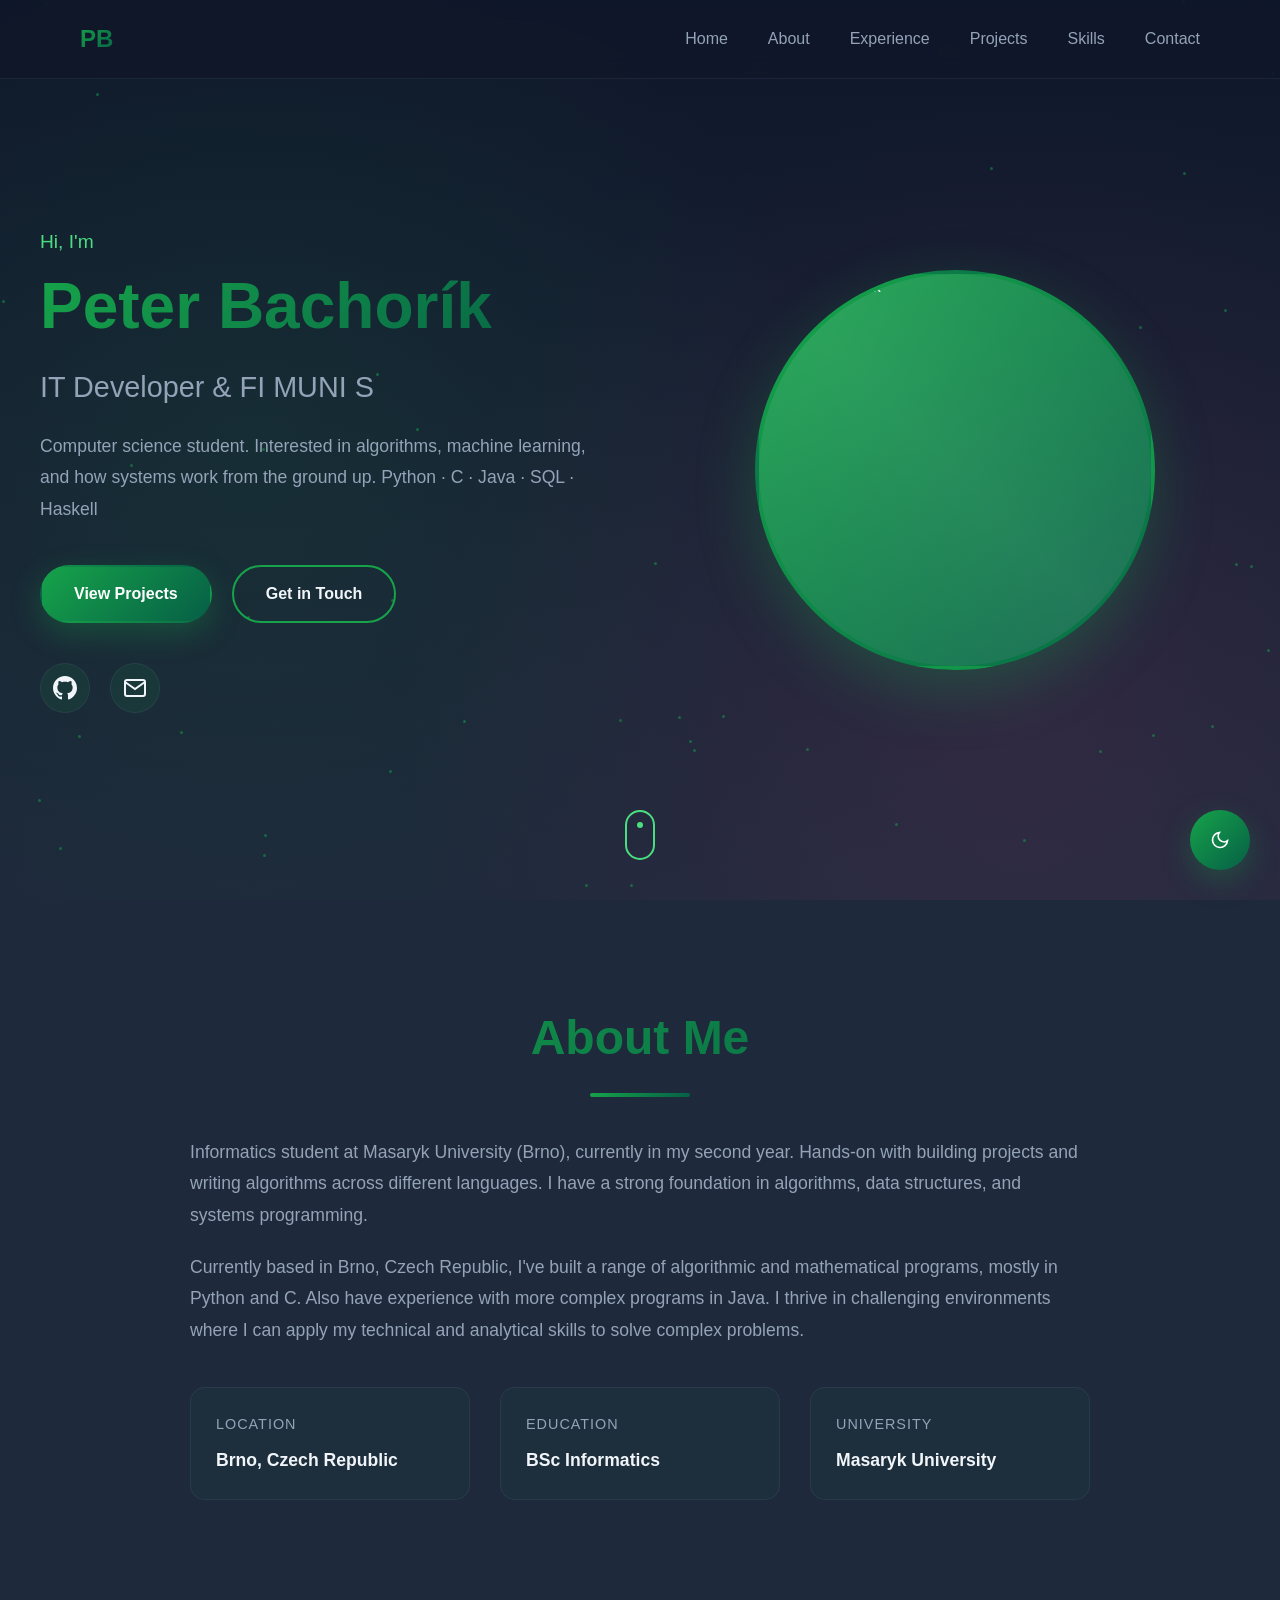
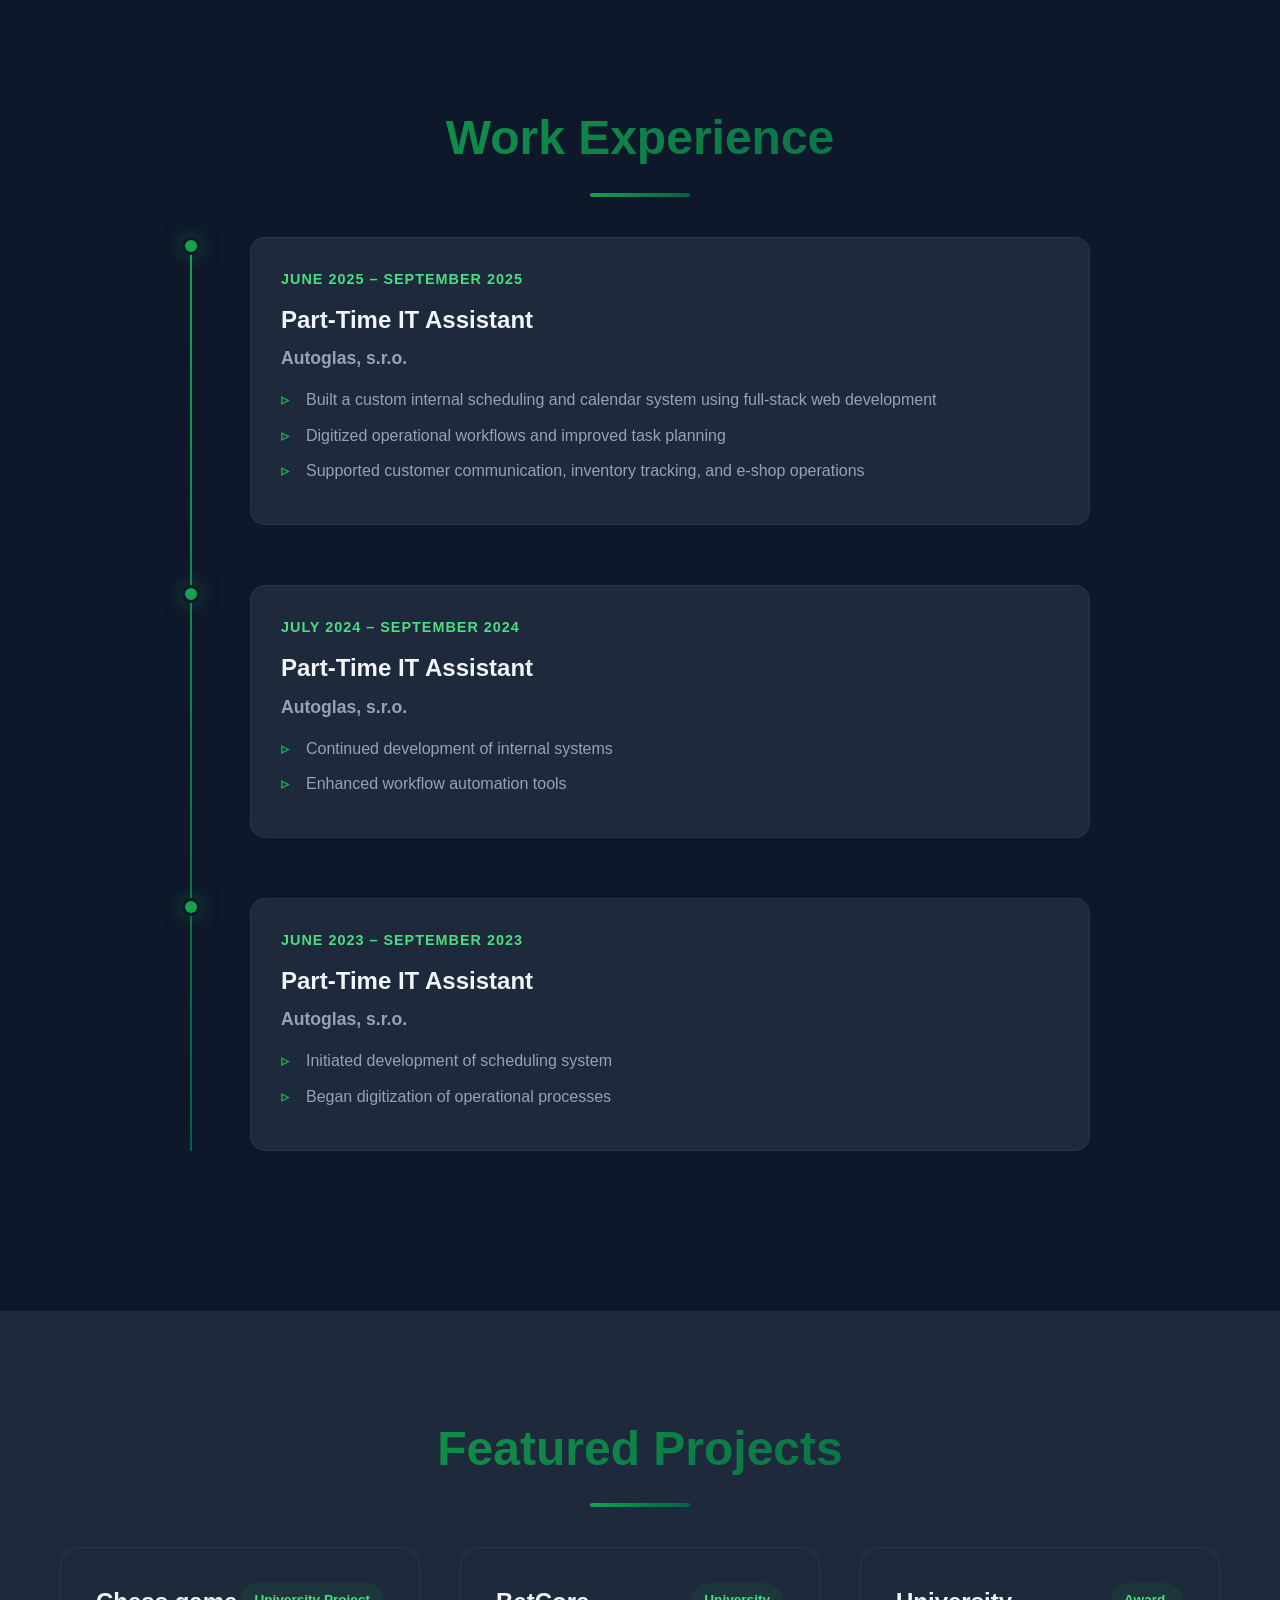
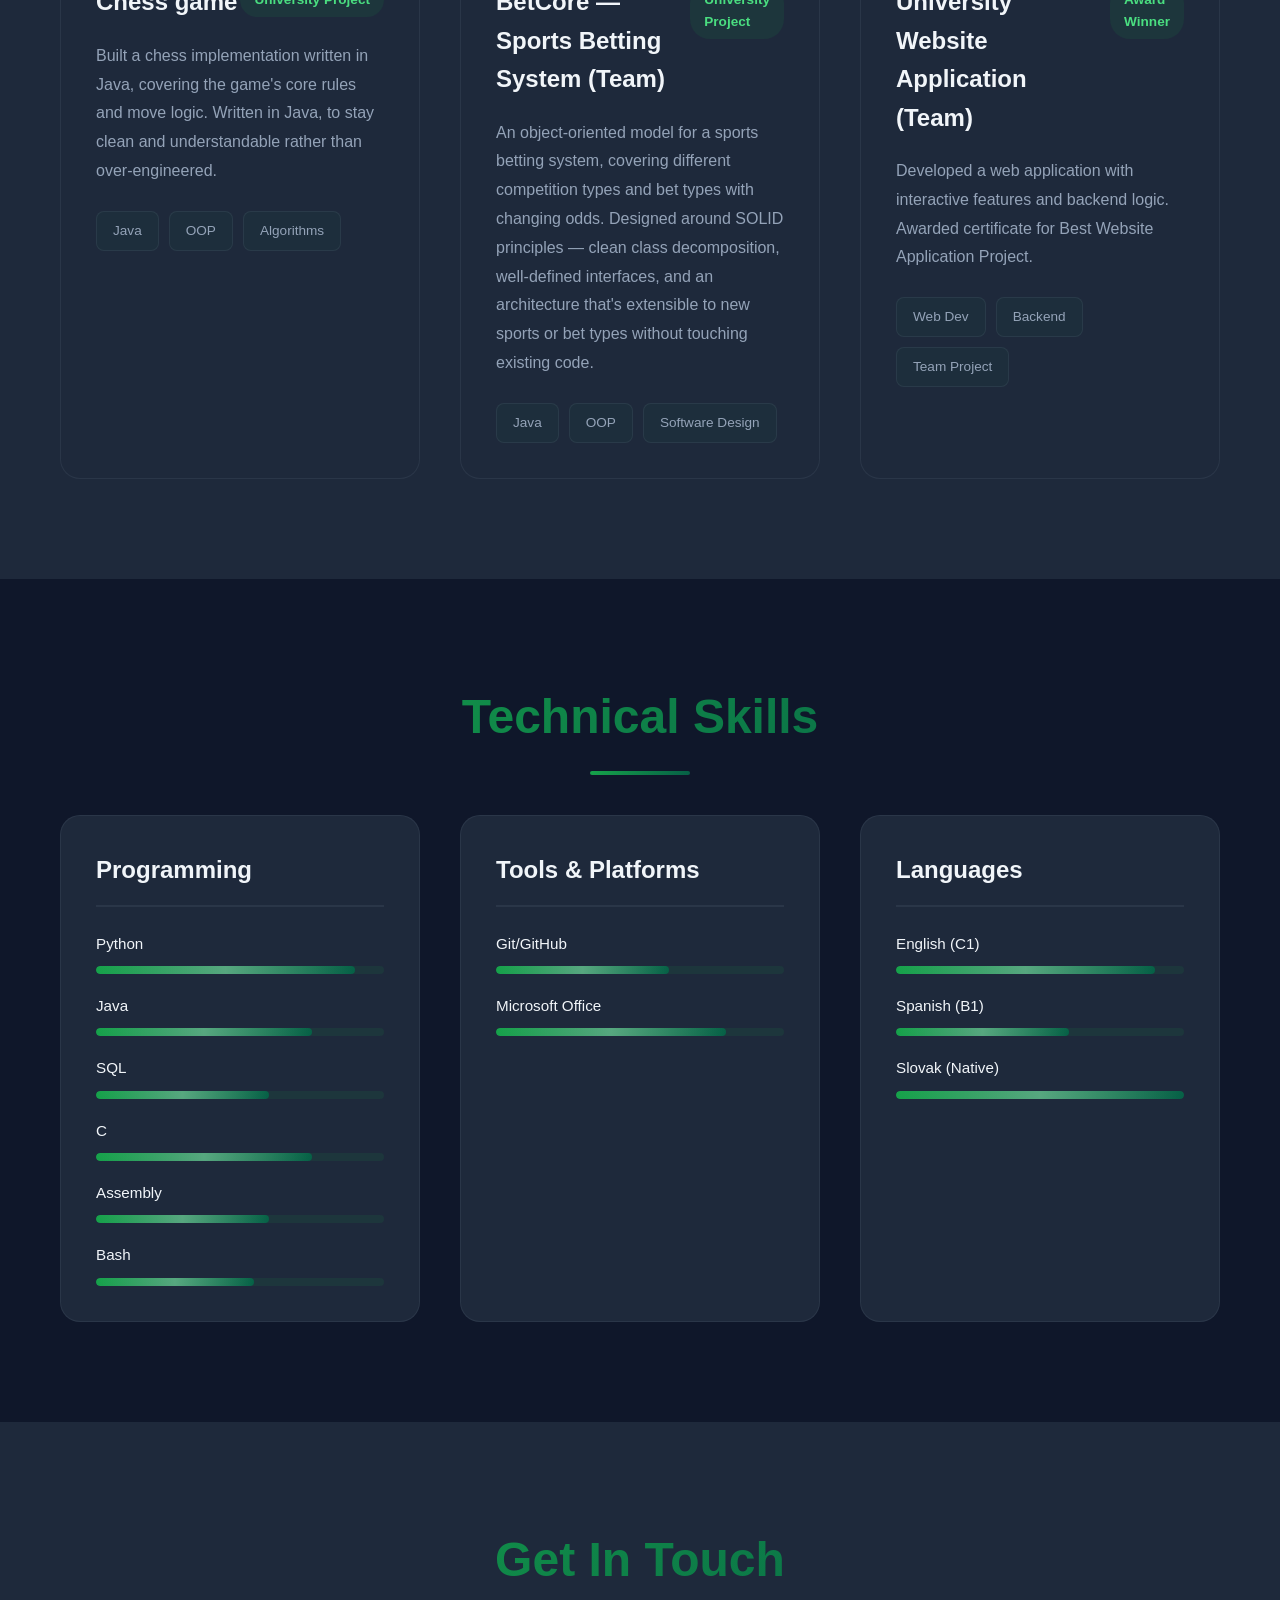
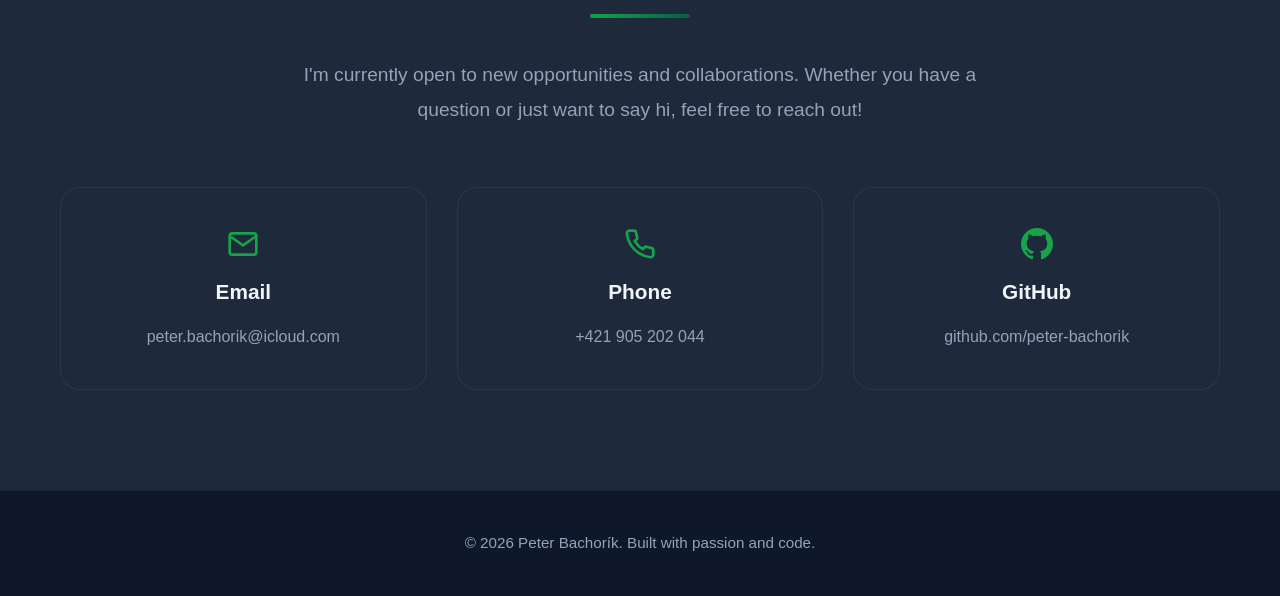
==== index.html @ 97df7e88 "Update index.html" ====
<!doctype html>
<html lang="en">
  <head>
    <meta charset="utf-8" />
    <meta name="viewport" content="width=device-width,initial-scale=1" />
    <title>Peter Bachorík - IT Developer & Information Technology Student</title>
    <link rel="icon" type="image/png" href="images/favicon.png">
    <link rel="apple-touch-icon" href="images/favicon.png">
    <meta name="description" content="Portfolio of Peter Bachorík - IT Developer specializing in information technology.">
    <link rel="stylesheet" href="css/style.css" />
  </head>
  <body>
    <!-- Navigation -->
    <nav class="nav">
      <div class="nav-container">
        <a href="#" class="logo">PB</a>
        <ul class="nav-menu">
          <li><a href="#home" class="nav-link">Home</a></li>
          <li><a href="#about" class="nav-link">About</a></li>
          <li><a href="#experience" class="nav-link">Experience</a></li>
          <li><a href="#projects" class="nav-link">Projects</a></li>
          <li><a href="#skills" class="nav-link">Skills</a></li>
          <li><a href="#contact" class="nav-link">Contact</a></li>
        </ul>
        <div class="hamburger">
          <span></span>
          <span></span>
          <span></span>
        </div>
      </div>
    </nav>

    <!-- Theme Toggle Button  -->
    <button class="theme-toggle" aria-label="Toggle theme">
    <svg class="sun-icon" width="20" height="20" viewBox="0 0 24 24" fill="none" stroke="currentColor" stroke-width="2">
        <circle cx="12" cy="12" r="5"></circle>
        <line x1="12" y1="1" x2="12" y2="3"></line>
        <line x1="12" y1="21" x2="12" y2="23"></line>
        <line x1="4.22" y1="4.22" x2="5.64" y2="5.64"></line>
        <line x1="18.36" y1="18.36" x2="19.78" y2="19.78"></line>
        <line x1="1" y1="12" x2="3" y2="12"></line>
        <line x1="21" y1="12" x2="23" y2="12"></line>
        <line x1="4.22" y1="19.78" x2="5.64" y2="18.36"></line>
        <line x1="18.36" y1="5.64" x2="19.78" y2="4.22"></line>
    </svg>
    <svg class="moon-icon" width="20" height="20" viewBox="0 0 24 24" fill="none" stroke="currentColor" stroke-width="2">
        <path d="M21 12.79A9 9 0 1 1 11.21 3 7 7 0 0 0 21 12.79z"></path>
    </svg>
    </button>

    <!-- Hero Section -->
    <section id="home" class="hero">
      <div class="hero-container">
        <div class="hero-content">
          <div class="hero-text">
            <p class="hero-greeting">Hi, I'm</p>
            <h1 class="hero-name">Peter Bachorík</h1>
            <p class="hero-title">IT Developer & FI MUNI Student</p>
            <p class="hero-description">
              Computer science student. Interested in algorithms, machine learning, and how systems work from the ground up.
              Python · C · Java · SQL · Haskell
            </p>
            <div class="hero-buttons">
              <a href="#projects" class="btn btn-primary">View Projects</a>
              <a href="#contact" class="btn btn-secondary">Get in Touch</a>
            </div>
            <div class="hero-socials">
              <a href="https://github.com/peter-bachorik" target="_blank" rel="noopener" class="social-link">
                <svg width="24" height="24" viewBox="0 0 24 24" fill="currentColor">
                  <path d="M12 0c-6.626 0-12 5.373-12 12 0 5.302 3.438 9.8 8.207 11.387.599.111.793-.261.793-.577v-2.234c-3.338.726-4.033-1.416-4.033-1.416-.546-1.387-1.333-1.756-1.333-1.756-1.089-.745.083-.729.083-.729 1.205.084 1.839 1.237 1.839 1.237 1.07 1.834 2.807 1.304 3.492.997.107-.775.418-1.305.762-1.604-2.665-.305-5.467-1.334-5.467-5.931 0-1.311.469-2.381 1.236-3.221-.124-.303-.535-1.524.117-3.176 0 0 1.008-.322 3.301 1.23.957-.266 1.983-.399 3.003-.404 1.02.005 2.047.138 3.006.404 2.291-1.552 3.297-1.23 3.297-1.23.653 1.653.242 2.874.118 3.176.77.84 1.235 1.911 1.235 3.221 0 4.609-2.807 5.624-5.479 5.921.43.372.823 1.102.823 2.222v3.293c0 .319.192.694.801.576 4.765-1.589 8.199-6.086 8.199-11.386 0-6.627-5.373-12-12-12z"/>
                </svg>
              </a>
              <a href="mailto:peter.bachorik@icloud.com" class="social-link">
                <svg width="24" height="24" viewBox="0 0 24 24" fill="none" stroke="currentColor" stroke-width="2">
                  <path d="M4 4h16c1.1 0 2 .9 2 2v12c0 1.1-.9 2-2 2H4c-1.1 0-2-.9-2-2V6c0-1.1.9-2 2-2z"></path>
                  <polyline points="22,6 12,13 2,6"></polyline>
                </svg>
              </a>
            </div>
          </div>
          <div class="hero-image">
            <div class="image-placeholder">
                <img src="images/cropped_pic.jpg" alt="Peter Bachorík" style="width: 100%; height: 100%; object-fit: cover; border-radius: 50%;">
            </div>
          </div>
        </div>
      </div>
      <div class="scroll-indicator">
        <span></span>
      </div>
    </section>

    <!-- About Section -->
    <section id="about" class="about">
      <div class="container">
        <h2 class="section-title">About Me</h2>
        <div class="about-content">
          <div class="about-text">
            <p>
              Informatics student at Masaryk University (Brno), currently in my second year. 
              Hands-on with building projects and writing algorithms across different languages. 
              I have a strong foundation in algorithms, data structures, and systems programming.
            </p>
            <p>
              Currently based in Brno, Czech Republic, I've built a range of algorithmic and mathematical programs, mostly in Python and C.
              Also have experience with more complex programs in Java.
              I thrive in challenging environments where I can apply my technical and analytical skills to solve complex problems.
            </p>
            <div class="about-info">
              <div class="info-item">
                <span class="info-label">Location</span>
                <span class="info-value">Brno, Czech Republic</span>
              </div>
              <div class="info-item">
                <span class="info-label">Education</span>
                <span class="info-value">BSc Informatics</span>
              </div>
              <div class="info-item">
                <span class="info-label">University</span>
                <span class="info-value">Masaryk University</span>
              </div>
            </div>
          </div>
        </div>
      </div>
    </section>

    <!-- Experience Section -->
    <section id="experience" class="experience">
      <div class="container">
        <h2 class="section-title">Work Experience</h2>
        <div class="timeline">
          <div class="timeline-item">
            <div class="timeline-dot"></div>
            <div class="timeline-content">
              <div class="timeline-date">June 2025 – September 2025</div>
              <h3>Part-Time IT Assistant</h3>
              <h4>Autoglas, s.r.o.</h4>
              <ul>
                <li>Built a custom internal scheduling and calendar system using full-stack web development</li>
                <li>Digitized operational workflows and improved task planning</li>
                <li>Supported customer communication, inventory tracking, and e-shop operations</li>
              </ul>
            </div>
          </div>
          <div class="timeline-item">
            <div class="timeline-dot"></div>
            <div class="timeline-content">
              <div class="timeline-date">July 2024 – September 2024</div>
              <h3>Part-Time IT Assistant</h3>
              <h4>Autoglas, s.r.o.</h4>
              <ul>
                <li>Continued development of internal systems</li>
                <li>Enhanced workflow automation tools</li>
              </ul>
            </div>
          </div>
          <div class="timeline-item">
            <div class="timeline-dot"></div>
            <div class="timeline-content">
              <div class="timeline-date">June 2023 – September 2023</div>
              <h3>Part-Time IT Assistant</h3>
              <h4>Autoglas, s.r.o.</h4>
              <ul>
                <li>Initiated development of scheduling system</li>
                <li>Began digitization of operational processes</li>
              </ul>
            </div>
          </div>
        </div>
      </div>
    </section>

    <!-- Projects Section -->
    <section id="projects" class="projects">
      <div class="container">
        <h2 class="section-title">Featured Projects</h2>
        <div class="projects-grid">
          <div class="project-card">
            <div class="project-header">
              <h3>Chess game</h3>
              <span class="project-tag">University Project</span>
            </div>
            <p class="project-description">
              Built a chess implementation written in Java, covering the game's core rules and move logic. 
              Written in Java, to stay clean and understandable rather than over-engineered.
            </p>
            <div class="project-tech">
              <span class="tech-badge">Java</span>
              <span class="tech-badge">OOP</span>
              <span class="tech-badge">Algorithms</span>
            </div>
          </div>
          
          <div class="project-card">
            <div class="project-header">
              <h3>BetCore — Sports Betting System (Team)</h3>
              <span class="project-tag">University Project</span>
            </div>
            <p class="project-description">
              An object-oriented model for a sports betting system, covering different competition types and bet 
              types with changing odds. Designed around SOLID principles — clean class 
              decomposition, well-defined interfaces, and an architecture that's 
              extensible to new sports or bet types without touching existing code.
            </p>
            <div class="project-tech">
              <span class="tech-badge">Java</span>
              <span class="tech-badge">OOP</span>
              <span class="tech-badge">Software Design</span>
            </div>
          </div>
          
          <div class="project-card">
            <div class="project-header">
              <h3>University Website Application (Team)</h3>
              <span class="project-tag">Award Winner</span>
            </div>
            <p class="project-description">
              Developed a web application with interactive features and backend logic. 
              Awarded certificate for Best Website Application Project.
            </p>
            <div class="project-tech">
              <span class="tech-badge">Web Dev</span>
              <span class="tech-badge">Backend</span>
              <span class="tech-badge">Team Project</span>
            </div>
          </div>
        </div>
      </div>
    </section>

    <!-- Skills Section -->
    <section id="skills" class="skills">
      <div class="container">
        <h2 class="section-title">Technical Skills</h2>
        <div class="skills-grid">
          <div class="skill-category">
            <h3>Programming</h3>
            <div class="skill-items">
              <div class="skill-item">
                <span class="skill-name">Python</span>
                <div class="skill-bar">
                  <div class="skill-progress" data-progress="90"></div>
                </div>
              </div>
              <div class="skill-item">
                <span class="skill-name">Java</span>
                <div class="skill-bar">
                  <div class="skill-progress" data-progress="75"></div>
                </div>
              </div>
              <div class="skill-item">
                <span class="skill-name">SQL</span>
                <div class="skill-bar">
                  <div class="skill-progress" data-progress="60"></div>
                </div>
              </div>
              <div class="skill-item">
                <span class="skill-name">C</span>
                <div class="skill-bar">
                  <div class="skill-progress" data-progress="75"></div>
                </div>
              </div>
              <div class="skill-item">
                <span class="skill-name">Assembly</span>
                <div class="skill-bar">
                  <div class="skill-progress" data-progress="60"></div>
                </div>
              </div>
              <div class="skill-item">
                <span class="skill-name">Bash</span>
                <div class="skill-bar">
                  <div class="skill-progress" data-progress="55"></div>
                </div>
              </div>
            </div>
          </div>

          <div class="skill-category">
            <h3>Tools & Platforms</h3>
            <div class="skill-items">
              <div class="skill-item">
                <span class="skill-name">Git/GitHub</span>
                <div class="skill-bar">
                  <div class="skill-progress" data-progress="60"></div>
                </div>
              </div>
              <div class="skill-item">
                <span class="skill-name">Microsoft Office</span>
                <div class="skill-bar">
                  <div class="skill-progress" data-progress="80"></div>
                </div>
              </div>
            </div>
          </div>

          <div class="skill-category">
            <h3>Languages</h3>
            <div class="skill-items">
              <div class="skill-item">
                <span class="skill-name">English (C1)</span>
                <div class="skill-bar">
                  <div class="skill-progress" data-progress="90"></div>
                </div>
              </div>
              <div class="skill-item">
                <span class="skill-name">Spanish (B1)</span>
                <div class="skill-bar">
                  <div class="skill-progress" data-progress="60"></div>
                </div>
              </div>
              <div class="skill-item">
                <span class="skill-name">Slovak (Native)</span>
                <div class="skill-bar">
                  <div class="skill-progress" data-progress="100"></div>
                </div>
              </div>
            </div>
          </div>
        </div>
      </div>
    </section>

    <!-- Contact Section -->
    <section id="contact" class="contact">
      <div class="container">
        <h2 class="section-title">Get In Touch</h2>
        <div class="contact-content">
          <p class="contact-intro">
            I'm currently open to new opportunities and collaborations. 
            Whether you have a question or just want to say hi, feel free to reach out!
          </p>
          <div class="contact-methods">
            <a href="mailto:peter.bachorik@icloud.com" class="contact-card">
              <svg width="32" height="32" viewBox="0 0 24 24" fill="none" stroke="currentColor" stroke-width="2">
                <path d="M4 4h16c1.1 0 2 .9 2 2v12c0 1.1-.9 2-2 2H4c-1.1 0-2-.9-2-2V6c0-1.1.9-2 2-2z"></path>
                <polyline points="22,6 12,13 2,6"></polyline>
              </svg>
              <h3>Email</h3>
              <p>peter.bachorik@icloud.com</p>
            </a>
            
            <a href="tel:+421905202044" class="contact-card">
              <svg width="32" height="32" viewBox="0 0 24 24" fill="none" stroke="currentColor" stroke-width="2">
                <path d="M22 16.92v3a2 2 0 0 1-2.18 2 19.79 19.79 0 0 1-8.63-3.07 19.5 19.5 0 0 1-6-6 19.79 19.79 0 0 1-3.07-8.67A2 2 0 0 1 4.11 2h3a2 2 0 0 1 2 1.72 12.84 12.84 0 0 0 .7 2.81 2 2 0 0 1-.45 2.11L8.09 9.91a16 16 0 0 0 6 6l1.27-1.27a2 2 0 0 1 2.11-.45 12.84 12.84 0 0 0 2.81.7A2 2 0 0 1 22 16.92z"></path>
              </svg>
              <h3>Phone</h3>
              <p>+421 905 202 044</p>
            </a>
            
            <a href="https://github.com/peter-bachorik" target="_blank" rel="noopener" class="contact-card">
              <svg width="32" height="32" viewBox="0 0 24 24" fill="currentColor">
                <path d="M12 0c-6.626 0-12 5.373-12 12 0 5.302 3.438 9.8 8.207 11.387.599.111.793-.261.793-.577v-2.234c-3.338.726-4.033-1.416-4.033-1.416-.546-1.387-1.333-1.756-1.333-1.756-1.089-.745.083-.729.083-.729 1.205.084 1.839 1.237 1.839 1.237 1.07 1.834 2.807 1.304 3.492.997.107-.775.418-1.305.762-1.604-2.665-.305-5.467-1.334-5.467-5.931 0-1.311.469-2.381 1.236-3.221-.124-.303-.535-1.524.117-3.176 0 0 1.008-.322 3.301 1.23.957-.266 1.983-.399 3.003-.404 1.02.005 2.047.138 3.006.404 2.291-1.552 3.297-1.23 3.297-1.23.653 1.653.242 2.874.118 3.176.77.84 1.235 1.911 1.235 3.221 0 4.609-2.807 5.624-5.479 5.921.43.372.823 1.102.823 2.222v3.293c0 .319.192.694.801.576 4.765-1.589 8.199-6.086 8.199-11.386 0-6.627-5.373-12-12-12z"/>
              </svg>
              <h3>GitHub</h3>
              <p>github.com/peter-bachorik</p>
            </a>
          </div>
        </div>
      </div>
    </section>

    <!-- Footer -->
    <footer class="footer">
      <div class="container">
        <p>&copy; 2026 Peter Bachorík. Built with passion and code.</p>
      </div>
    </footer>

    <script src="script/script.js"></script>
  </body>
</html>
---- css/style.css ----
/* ===================================
   RESET & BASE STYLES
   =================================== */
* {
    margin: 0;
    padding: 0;
    box-sizing: border-box;
}

:root {
    /* Color Palette */
    --primary: #16a34a;
    --primary-dark: #15803d;
    --primary-light: #4ade80;
    --secondary: #ec4899;
    --accent: #14b8a6;
    --dark: #0f172a;
    --dark-lighter: #1e293b;
    --dark-card: #1e293b;
    --text: #f1f5f9;
    --text-muted: #94a3b8;
    --border: rgba(148, 163, 184, 0.1);

    /* Gradients */
    --gradient-primary: linear-gradient(135deg, #16a34a 0%, #065f46 100%);
    --gradient-secondary: linear-gradient(135deg, #f093fb 0%, #f5576c 100%);
    --gradient-accent: linear-gradient(135deg, #4facfe 0%, #00f2fe 100%);
    --gradient-bg: linear-gradient(180deg, #0f172a 0%, #1e293b 100%);

    /* Spacing */
    --section-padding: 100px 20px;
    --container-max: 1200px;

    /* Transitions */
    --transition: all 0.3s cubic-bezier(0.4, 0, 0.2, 1);
    --transition-slow: all 0.6s cubic-bezier(0.4, 0, 0.2, 1);
}

html {
    scroll-behavior: smooth;
    font-size: 16px;
}

body {
    font-family: 'Inter', -apple-system, BlinkMacSystemFont, 'Segoe UI', Roboto, Oxygen, Ubuntu, Cantarell, sans-serif;
    background: var(--dark);
    color: var(--text);
    line-height: 1.6;
    overflow-x: hidden;
}

/* ===================================
   NAVIGATION
   =================================== */
.nav {
    position: fixed;
    top: 0;
    left: 0;
    right: 0;
    z-index: 1000;
    background: rgba(15, 23, 42, 0.8);
    backdrop-filter: blur(10px);
    border-bottom: 1px solid var(--border);
    transition: var(--transition);
}

.nav.scrolled {
    background: rgba(15, 23, 42, 0.95);
    box-shadow: 0 4px 30px rgba(0, 0, 0, 0.3);
}

.nav-container {
    max-width: var(--container-max);
    margin: 0 auto;
    padding: 20px 40px;
    display: flex;
    justify-content: space-between;
    align-items: center;
}

.logo {
    font-size: 1.5rem;
    font-weight: 700;
    color: var(--text);
    text-decoration: none;
    background: var(--gradient-primary);
    -webkit-background-clip: text;
    -webkit-text-fill-color: transparent;
    background-clip: text;
    transition: var(--transition);
}

.logo:hover {
    transform: scale(1.05);
}

.nav-menu {
    display: flex;
    list-style: none;
    gap: 40px;
}

.nav-link {
    color: var(--text-muted);
    text-decoration: none;
    font-weight: 500;
    position: relative;
    transition: var(--transition);
}

.nav-link::after {
    content: '';
    position: absolute;
    bottom: -5px;
    left: 0;
    width: 0;
    height: 2px;
    background: var(--gradient-primary);
    transition: var(--transition);
}

.nav-link:hover {
    color: var(--text);
}

.nav-link:hover::after {
    width: 100%;
}

.hamburger {
    display: none;
    flex-direction: column;
    gap: 5px;
    cursor: pointer;
}

.hamburger span {
    width: 25px;
    height: 3px;
    background: var(--text);
    border-radius: 3px;
    transition: var(--transition);
}

/* ===================================
   HERO SECTION
   =================================== */
.hero {
    min-height: 100vh;
    display: flex;
    align-items: center;
    justify-content: center;
    position: relative;
    padding: 120px 20px 80px;
    background: var(--gradient-bg);
    overflow: hidden;
}

.hero::before {
    content: '';
    position: absolute;
    top: 0;
    left: 0;
    right: 0;
    bottom: 0;
    background:
        radial-gradient(circle at 20% 50%, rgba(22, 163, 74, 0.1) 0%, transparent 50%),
        radial-gradient(circle at 80% 80%, rgba(236, 72, 153, 0.1) 0%, transparent 50%);
    animation: pulse 8s ease-in-out infinite;
}

@keyframes pulse {

    0%,
    100% {
        opacity: 0.5;
    }

    50% {
        opacity: 1;
    }
}

.hero-container {
    max-width: var(--container-max);
    margin: 0 auto;
    position: relative;
    z-index: 1;
}

.hero-content {
    display: grid;
    grid-template-columns: 1fr 1fr;
    gap: 60px;
    align-items: center;
}

.hero-greeting {
    font-size: 1.2rem;
    color: var(--primary-light);
    margin-bottom: 10px;
    animation: fadeInUp 0.6s ease-out;
}

.hero-name {
    font-size: 4rem;
    font-weight: 800;
    background: var(--gradient-primary);
    -webkit-background-clip: text;
    -webkit-text-fill-color: transparent;
    background-clip: text;
    margin-bottom: 20px;
    line-height: 1.2;
    animation: fadeInUp 0.6s ease-out 0.1s both;
}

.hero-title {
    font-size: 1.8rem;
    color: var(--text-muted);
    margin-bottom: 20px;
    animation: fadeInUp 0.6s ease-out 0.2s both;
}

.hero-description {
    font-size: 1.1rem;
    color: var(--text-muted);
    margin-bottom: 40px;
    line-height: 1.8;
    animation: fadeInUp 0.6s ease-out 0.3s both;
}

.hero-buttons {
    display: flex;
    gap: 20px;
    margin-bottom: 40px;
    animation: fadeInUp 0.6s ease-out 0.4s both;
}

.btn {
    padding: 14px 32px;
    border-radius: 50px;
    text-decoration: none;
    font-weight: 600;
    transition: var(--transition);
    display: inline-block;
    border: 2px solid transparent;
}

.btn-primary {
    background: var(--gradient-primary);
    color: white;
    box-shadow: 0 10px 30px rgba(22, 163, 74, 0.3);
}

.btn-primary:hover {
    transform: translateY(-3px);
    box-shadow: 0 15px 40px rgba(22, 163, 74, 0.4);
}

.btn-secondary {
    background: transparent;
    color: var(--text);
    border: 2px solid var(--primary);
}

.btn-secondary:hover {
    background: var(--primary);
    transform: translateY(-3px);
}

.hero-socials {
    display: flex;
    gap: 20px;
    animation: fadeInUp 0.6s ease-out 0.5s both;
}

.social-link {
    width: 50px;
    height: 50px;
    border-radius: 50%;
    background: rgba(22, 163, 74, 0.1);
    border: 1px solid var(--border);
    display: flex;
    align-items: center;
    justify-content: center;
    color: var(--text);
    transition: var(--transition);
}

.social-link:hover {
    background: var(--primary);
    transform: translateY(-5px);
    box-shadow: 0 10px 30px rgba(22, 163, 74, 0.4);
}

.hero-image {
    display: flex;
    justify-content: center;
    animation: fadeInRight 0.8s ease-out 0.3s both;
}

.image-placeholder {
    width: 400px;
    height: 400px;
    border-radius: 50%;
    background: var(--gradient-primary);
    display: flex;
    align-items: center;
    justify-content: center;
    position: relative;
    overflow: hidden;
    border: 4px solid rgba(22, 163, 74, 0.2);
    box-shadow: 0 20px 60px rgba(22, 163, 74, 0.3);
    animation: float 6s ease-in-out infinite;
}

.image-placeholder::before {
    content: '';
    position: absolute;
    top: -50%;
    left: -50%;
    width: 200%;
    height: 200%;
    background: linear-gradient(45deg, transparent, rgba(255, 255, 255, 0.1), transparent);
    animation: shine 3s infinite;
}

.image-placeholder span {
    font-size: 1.2rem;
    color: white;
    font-weight: 600;
    z-index: 1;
}

@keyframes float {

    0%,
    100% {
        transform: translateY(0);
    }

    50% {
        transform: translateY(-20px);
    }
}

@keyframes shine {
    0% {
        transform: translateX(-100%) translateY(-100%) rotate(45deg);
    }

    100% {
        transform: translateX(100%) translateY(100%) rotate(45deg);
    }
}

.scroll-indicator {
    position: absolute;
    bottom: 40px;
    left: 50%;
    transform: translateX(-50%);
    animation: fadeIn 1s ease-out 1s both;
}

.scroll-indicator span {
    display: block;
    width: 30px;
    height: 50px;
    border: 2px solid var(--primary-light);
    border-radius: 25px;
    position: relative;
}

.scroll-indicator span::before {
    content: '';
    position: absolute;
    top: 10px;
    left: 50%;
    transform: translateX(-50%);
    width: 6px;
    height: 6px;
    background: var(--primary-light);
    border-radius: 50%;
    animation: scroll 2s infinite;
}

@keyframes scroll {
    0% {
        transform: translateX(-50%) translateY(0);
        opacity: 1;
    }

    100% {
        transform: translateX(-50%) translateY(20px);
        opacity: 0;
    }
}

/* ===================================
   COMMON SECTION STYLES
   =================================== */
section {
    padding: var(--section-padding);
    position: relative;
}

.container {
    max-width: var(--container-max);
    margin: 0 auto;
    padding: 0 20px;
}

.section-title {
    font-size: 3rem;
    font-weight: 800;
    text-align: center;
    margin-bottom: 60px;
    background: var(--gradient-primary);
    -webkit-background-clip: text;
    -webkit-text-fill-color: transparent;
    background-clip: text;
    position: relative;
}

.section-title::after {
    content: '';
    position: absolute;
    bottom: -20px;
    left: 50%;
    transform: translateX(-50%);
    width: 100px;
    height: 4px;
    background: var(--gradient-primary);
    border-radius: 2px;
}

/* ===================================
   ABOUT SECTION
   =================================== */
.about {
    background: var(--dark-lighter);
}

.about-content {
    max-width: 900px;
    margin: 0 auto;
}

.about-text p {
    font-size: 1.1rem;
    color: var(--text-muted);
    margin-bottom: 20px;
    line-height: 1.8;
}

.about-info {
    display: grid;
    grid-template-columns: repeat(3, 1fr);
    gap: 30px;
    margin-top: 40px;
}

.info-item {
    display: flex;
    flex-direction: column;
    gap: 10px;
    padding: 25px;
    background: rgba(22, 163, 74, 0.05);
    border: 1px solid var(--border);
    border-radius: 15px;
    transition: var(--transition);
}

.info-item:hover {
    background: rgba(22, 163, 74, 0.1);
    transform: translateY(-5px);
    border-color: var(--primary);
}

.info-label {
    font-size: 0.9rem;
    color: var(--text-muted);
    text-transform: uppercase;
    letter-spacing: 1px;
}

.info-value {
    font-size: 1.1rem;
    color: var(--text);
    font-weight: 600;
}

/* ===================================
   EXPERIENCE SECTION - TIMELINE
   =================================== */
.timeline {
    position: relative;
    max-width: 900px;
    margin: 0 auto;
}

.timeline::before {
    content: '';
    position: absolute;
    left: 0;
    top: 0;
    bottom: 0;
    width: 2px;
    background: var(--gradient-primary);
}

.timeline-item {
    position: relative;
    padding-left: 60px;
    margin-bottom: 60px;
}

.timeline-dot {
    position: absolute;
    left: -8px;
    top: 0;
    width: 18px;
    height: 18px;
    background: var(--primary);
    border: 3px solid var(--dark);
    border-radius: 50%;
    box-shadow: 0 0 20px rgba(22, 163, 74, 0.5);
    animation: pulse-dot 2s infinite;
}

@keyframes pulse-dot {

    0%,
    100% {
        transform: scale(1);
    }

    50% {
        transform: scale(1.2);
    }
}

.timeline-content {
    background: var(--dark-card);
    padding: 30px;
    border-radius: 15px;
    border: 1px solid var(--border);
    transition: var(--transition);
}

.timeline-content:hover {
    transform: translateX(10px);
    border-color: var(--primary);
    box-shadow: 0 10px 40px rgba(22, 163, 74, 0.2);
}

.timeline-date {
    color: var(--primary-light);
    font-size: 0.9rem;
    font-weight: 600;
    margin-bottom: 10px;
    text-transform: uppercase;
    letter-spacing: 1px;
}

.timeline-content h3 {
    font-size: 1.5rem;
    color: var(--text);
    margin-bottom: 5px;
}

.timeline-content h4 {
    font-size: 1.1rem;
    color: var(--text-muted);
    margin-bottom: 15px;
}

.timeline-content ul {
    list-style: none;
    margin-left: 0;
}

.timeline-content li {
    position: relative;
    padding-left: 25px;
    margin-bottom: 10px;
    color: var(--text-muted);
}

.timeline-content li::before {
    content: '▹';
    position: absolute;
    left: 0;
    color: var(--primary);
    font-weight: bold;
}

/* ===================================
   PROJECTS SECTION
   =================================== */
.projects {
    background: var(--dark-lighter);
}

.projects-grid {
    display: grid;
    grid-template-columns: repeat(auto-fit, minmax(350px, 1fr));
    gap: 40px;
}

.project-card {
    background: var(--dark-card);
    padding: 35px;
    border-radius: 20px;
    border: 1px solid var(--border);
    transition: var(--transition-slow);
    position: relative;
    overflow: hidden;
}

.project-card::before {
    content: '';
    position: absolute;
    top: 0;
    left: 0;
    right: 0;
    height: 4px;
    background: var(--gradient-primary);
    transform: scaleX(0);
    transform-origin: left;
    transition: var(--transition);
}

.project-card:hover::before {
    transform: scaleX(1);
}

.project-card:hover {
    transform: translateY(-10px);
    border-color: var(--primary);
    box-shadow: 0 20px 60px rgba(22, 163, 74, 0.2);
}

.project-header {
    display: flex;
    justify-content: space-between;
    align-items: flex-start;
    margin-bottom: 20px;
}

.project-header h3 {
    font-size: 1.5rem;
    color: var(--text);
}

.project-tag {
    padding: 6px 14px;
    background: rgba(22, 163, 74, 0.1);
    color: var(--primary-light);
    border-radius: 20px;
    font-size: 0.85rem;
    font-weight: 600;
}

.project-description {
    color: var(--text-muted);
    margin-bottom: 25px;
    line-height: 1.8;
}

.project-tech {
    display: flex;
    flex-wrap: wrap;
    gap: 10px;
}

.tech-badge {
    padding: 8px 16px;
    background: rgba(22, 163, 74, 0.05);
    border: 1px solid var(--border);
    color: var(--text-muted);
    border-radius: 8px;
    font-size: 0.85rem;
    transition: var(--transition);
}

.tech-badge:hover {
    background: rgba(22, 163, 74, 0.15);
    color: var(--primary-light);
    transform: translateY(-2px);
}

/* ===================================
   SKILLS SECTION
   =================================== */
.skills-grid {
    display: grid;
    grid-template-columns: repeat(auto-fit, minmax(300px, 1fr));
    gap: 40px;
}

.skill-category {
    background: var(--dark-card);
    padding: 35px;
    border-radius: 20px;
    border: 1px solid var(--border);
    transition: var(--transition);
}

.skill-category:hover {
    transform: translateY(-5px);
    border-color: var(--primary);
    box-shadow: 0 15px 50px rgba(22, 163, 74, 0.15);
}

.skill-category h3 {
    font-size: 1.5rem;
    color: var(--text);
    margin-bottom: 25px;
    padding-bottom: 15px;
    border-bottom: 2px solid var(--border);
}

.skill-items {
    display: flex;
    flex-direction: column;
    gap: 20px;
}

.skill-item {
    display: flex;
    flex-direction: column;
    gap: 10px;
}

.skill-name {
    color: var(--text);
    font-weight: 500;
    font-size: 0.95rem;
}

.skill-bar {
    height: 8px;
    background: rgba(22, 163, 74, 0.1);
    border-radius: 10px;
    overflow: hidden;
    position: relative;
}

.skill-progress {
    height: 100%;
    background: var(--gradient-primary);
    border-radius: 10px;
    width: 0;
    transition: width 1.5s cubic-bezier(0.4, 0, 0.2, 1);
    position: relative;
    overflow: hidden;
}

.skill-progress::after {
    content: '';
    position: absolute;
    top: 0;
    left: 0;
    bottom: 0;
    right: 0;
    background: linear-gradient(90deg, transparent, rgba(255, 255, 255, 0.3), transparent);
    animation: shimmer 2s infinite;
}

@keyframes shimmer {
    0% {
        transform: translateX(-100%);
    }

    100% {
        transform: translateX(100%);
    }
}

/* ===================================
   CONTACT SECTION
   =================================== */
.contact {
    background: var(--dark-lighter);
}

.contact-intro {
    text-align: center;
    font-size: 1.2rem;
    color: var(--text-muted);
    max-width: 700px;
    margin: 0 auto 60px;
    line-height: 1.8;
}

.contact-methods {
    display: grid;
    grid-template-columns: repeat(auto-fit, minmax(300px, 1fr));
    gap: 30px;
}

.contact-card {
    background: var(--dark-card);
    padding: 40px;
    border-radius: 20px;
    border: 1px solid var(--border);
    text-align: center;
    text-decoration: none;
    transition: var(--transition);
    display: flex;
    flex-direction: column;
    align-items: center;
    gap: 15px;
}

.contact-card:hover {
    transform: translateY(-10px);
    border-color: var(--primary);
    box-shadow: 0 20px 60px rgba(22, 163, 74, 0.2);
}

.contact-card svg {
    color: var(--primary);
    transition: var(--transition);
}

.contact-card:hover svg {
    transform: scale(1.2);
    color: var(--primary-light);
}

.contact-card h3 {
    font-size: 1.3rem;
    color: var(--text);
}

.contact-card p {
    color: var(--text-muted);
    font-size: 1rem;
}

/* ===================================
   FOOTER
   =================================== */
.footer {
    background: var(--dark);
    padding: 40px 20px;
    text-align: center;
    border-top: 1px solid var(--border);
}

.footer p {
    color: var(--text-muted);
    font-size: 0.95rem;
}

/* ===================================
   ANIMATIONS
   =================================== */
@keyframes fadeIn {
    from {
        opacity: 0;
    }

    to {
        opacity: 1;
    }
}

@keyframes fadeInUp {
    from {
        opacity: 0;
        transform: translateY(30px);
    }

    to {
        opacity: 1;
        transform: translateY(0);
    }
}

@keyframes fadeInRight {
    from {
        opacity: 0;
        transform: translateX(30px);
    }

    to {
        opacity: 1;
        transform: translateX(0);
    }
}

/* ===================================
   RESPONSIVE DESIGN
   =================================== */
@media (max-width: 968px) {
    .hero-content {
        grid-template-columns: 1fr;
        text-align: center;
    }

    .hero-name {
        font-size: 3rem;
    }

    .hero-buttons {
        justify-content: center;
    }

    .hero-socials {
        justify-content: center;
    }

    .hero-image {
        order: -1;
    }

    .image-placeholder {
        width: 300px;
        height: 300px;
    }

    .about-info {
        grid-template-columns: 1fr;
    }

    .nav-menu {
        position: fixed;
        left: -100%;
        top: 70px;
        flex-direction: column;
        background: rgba(15, 23, 42, 0.98);
        width: 100%;
        text-align: center;
        transition: var(--transition);
        box-shadow: 0 10px 27px rgba(0, 0, 0, 0.5);
        padding: 40px 0;
    }

    .nav-menu.active {
        left: 0;
    }

    .hamburger {
        display: flex;
    }

    .hamburger.active span:nth-child(1) {
        transform: rotate(45deg) translate(8px, 8px);
    }

    .hamburger.active span:nth-child(2) {
        opacity: 0;
    }

    .hamburger.active span:nth-child(3) {
        transform: rotate(-45deg) translate(7px, -7px);
    }
}

@media (max-width: 640px) {
    .section-title {
        font-size: 2rem;
    }

    .hero-name {
        font-size: 2.5rem;
    }

    .hero-title {
        font-size: 1.3rem;
    }

    .hero-buttons {
        flex-direction: column;
    }

    .projects-grid {
        grid-template-columns: 1fr;
    }

    .skills-grid {
        grid-template-columns: 1fr;
    }

    .contact-methods {
        grid-template-columns: 1fr;
    }
}

/* ===================================
   LIGHT MODE
   =================================== */
body.light-mode {
    --primary: #166534;
    --primary-dark: #14532d;
    --primary-light: #16a34a;
    --secondary: #db2777;
    --accent: #0d9488;
    --dark: #ffffff;
    --dark-lighter: #f8fafc;
    --dark-card: #ffffff;
    --text: #0f172a;
    --text-muted: #475569;
    --border: rgba(15, 23, 42, 0.1);
    --gradient-bg: linear-gradient(180deg, #ffffff 0%, #f8fafc 100%);
}

body.light-mode .nav {
    background: rgba(255, 255, 255, 0.8);
    border-bottom: 1px solid var(--border);
}

body.light-mode .nav.scrolled {
    background: rgba(255, 255, 255, 0.95);
    box-shadow: 0 4px 30px rgba(0, 0, 0, 0.1);
}

body.light-mode .hero::before {
    background:
        radial-gradient(circle at 20% 50%, rgba(22, 163, 74, 0.08) 0%, transparent 50%),
        radial-gradient(circle at 80% 80%, rgba(219, 39, 119, 0.08) 0%, transparent 50%);
}

body.light-mode .social-link {
    background: rgba(22, 163, 74, 0.05);
    border: 1px solid var(--border);
}

body.light-mode .social-link:hover {
    background: var(--primary);
    color: white;
}

body.light-mode .info-item {
    background: rgba(22, 163, 74, 0.03);
    box-shadow: 0 2px 10px rgba(0, 0, 0, 0.05);
}

body.light-mode .info-item:hover {
    background: rgba(22, 163, 74, 0.08);
    box-shadow: 0 4px 20px rgba(0, 0, 0, 0.1);
}

body.light-mode .timeline::before {
    background: var(--gradient-primary);
}

body.light-mode .timeline-dot {
    background: var(--primary);
    border: 3px solid var(--dark);
    box-shadow: 0 0 20px rgba(22, 163, 74, 0.4);
}

body.light-mode .timeline-content {
    background: var(--dark-card);
    border: 1px solid var(--border);
    box-shadow: 0 2px 10px rgba(0, 0, 0, 0.05);
}

body.light-mode .timeline-content:hover {
    box-shadow: 0 10px 40px rgba(22, 163, 74, 0.15);
}

body.light-mode .project-card {
    background: var(--dark-card);
    border: 1px solid var(--border);
    box-shadow: 0 2px 10px rgba(0, 0, 0, 0.05);
}

body.light-mode .project-card:hover {
    box-shadow: 0 20px 60px rgba(22, 163, 74, 0.15);
}

body.light-mode .project-tag {
    background: rgba(22, 163, 74, 0.1);
    color: var(--primary);
}

body.light-mode .tech-badge {
    background: rgba(22, 163, 74, 0.05);
    border: 1px solid var(--border);
}

body.light-mode .tech-badge:hover {
    background: rgba(22, 163, 74, 0.15);
    color: var(--primary);
}

body.light-mode .skill-category {
    background: var(--dark-card);
    border: 1px solid var(--border);
    box-shadow: 0 2px 10px rgba(0, 0, 0, 0.05);
}

body.light-mode .skill-category:hover {
    box-shadow: 0 15px 50px rgba(22, 163, 74, 0.12);
}

body.light-mode .skill-bar {
    background: rgba(22, 163, 74, 0.1);
}

body.light-mode .contact-card {
    background: var(--dark-card);
    border: 1px solid var(--border);
    box-shadow: 0 2px 10px rgba(0, 0, 0, 0.05);
}

body.light-mode .contact-card:hover {
    box-shadow: 0 20px 60px rgba(22, 163, 74, 0.15);
}

body.light-mode .footer {
    background: var(--dark);
    border-top: 1px solid var(--border);
}

body.light-mode .particle {
    background: rgba(22, 163, 74, 0.3);
}

/* Theme Toggle Button */
.theme-toggle {
    position: fixed;
    bottom: 30px;
    right: 30px;
    width: 60px;
    height: 60px;
    border-radius: 50%;
    background: var(--gradient-primary);
    border: none;
    cursor: pointer;
    display: flex;
    align-items: center;
    justify-content: center;
    box-shadow: 0 10px 30px rgba(22, 163, 74, 0.3);
    transition: var(--transition);
    z-index: 999;
}

.theme-toggle:hover {
    transform: scale(1.1);
    box-shadow: 0 15px 40px rgba(22, 163, 74, 0.4);
}

.theme-toggle svg {
    color: white;
    transition: var(--transition);
}

.sun-icon {
    display: none;
}

.moon-icon {
    display: block;
}

body.light-mode .sun-icon {
    display: block;
}

body.light-mode .moon-icon {
    display: none;
}

@media (max-width: 640px) {
    .theme-toggle {
        width: 50px;
        height: 50px;
        bottom: 20px;
        right: 20px;
    }
}
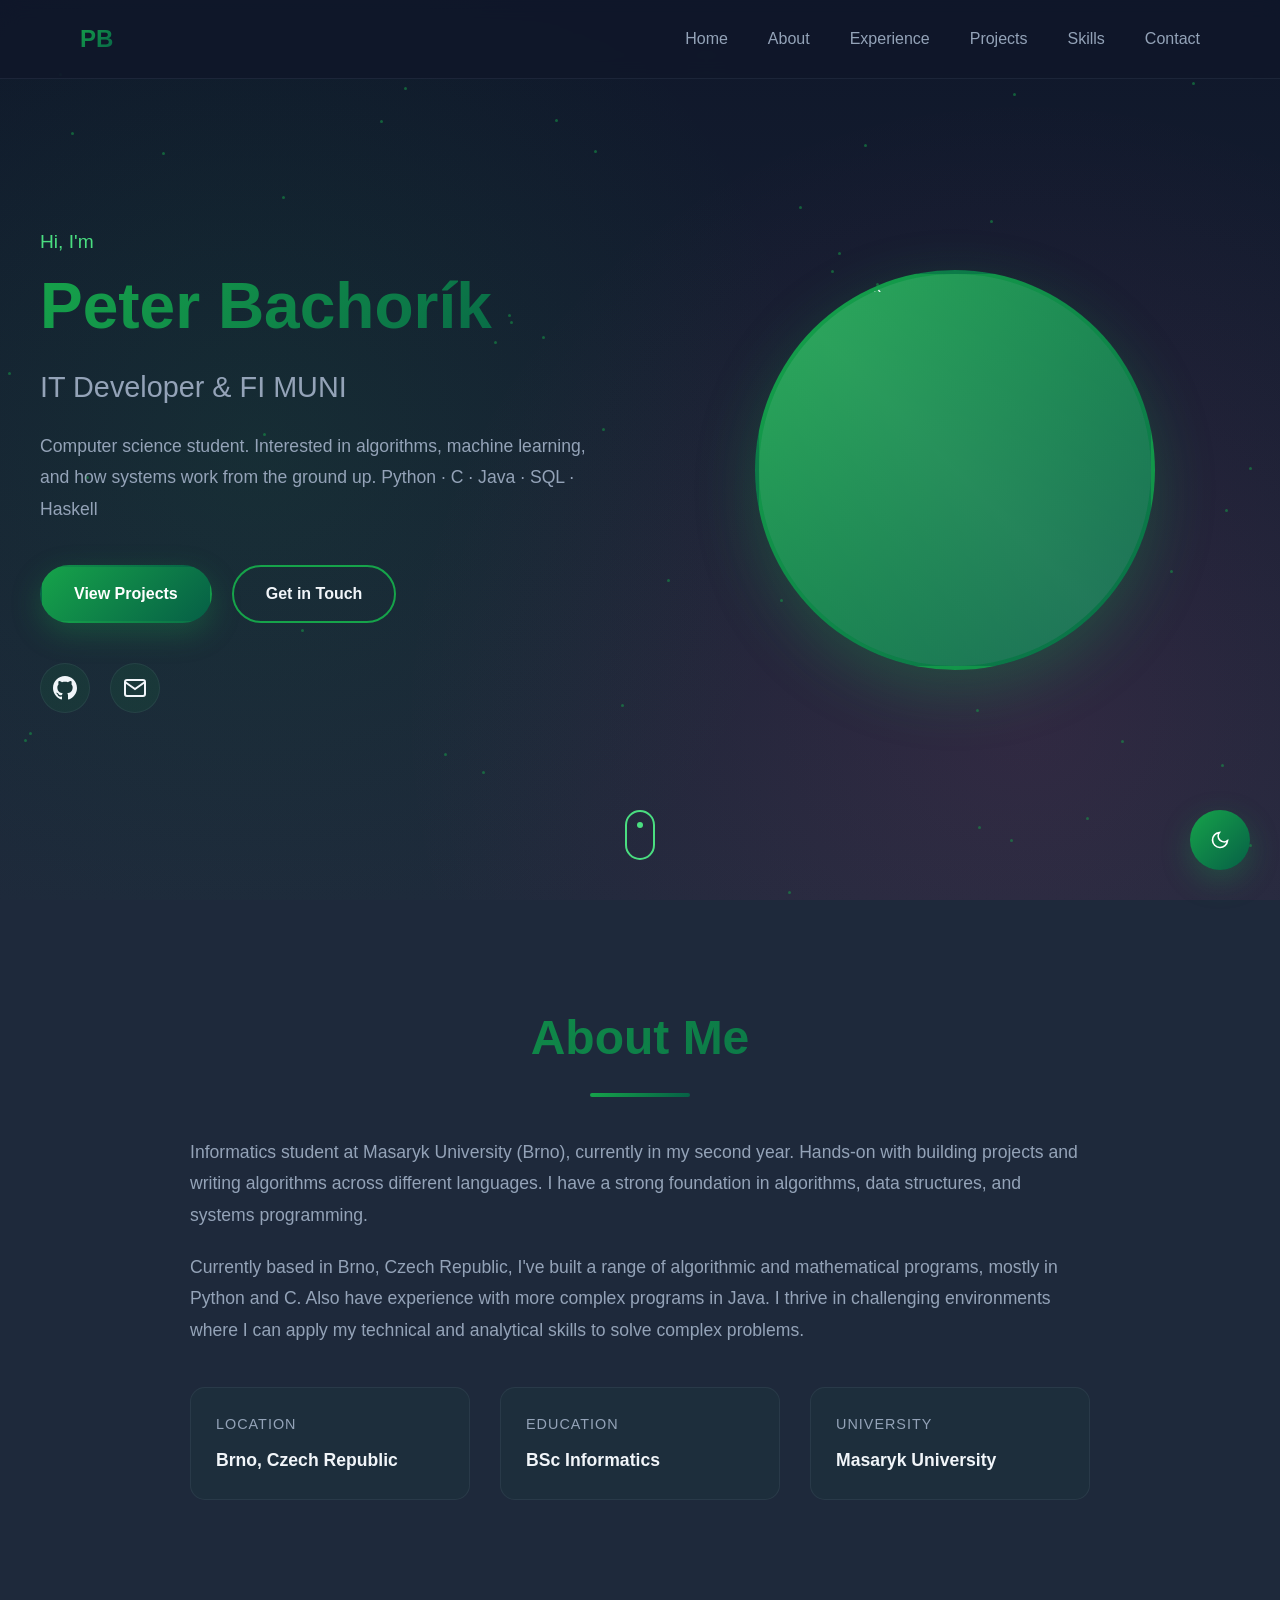
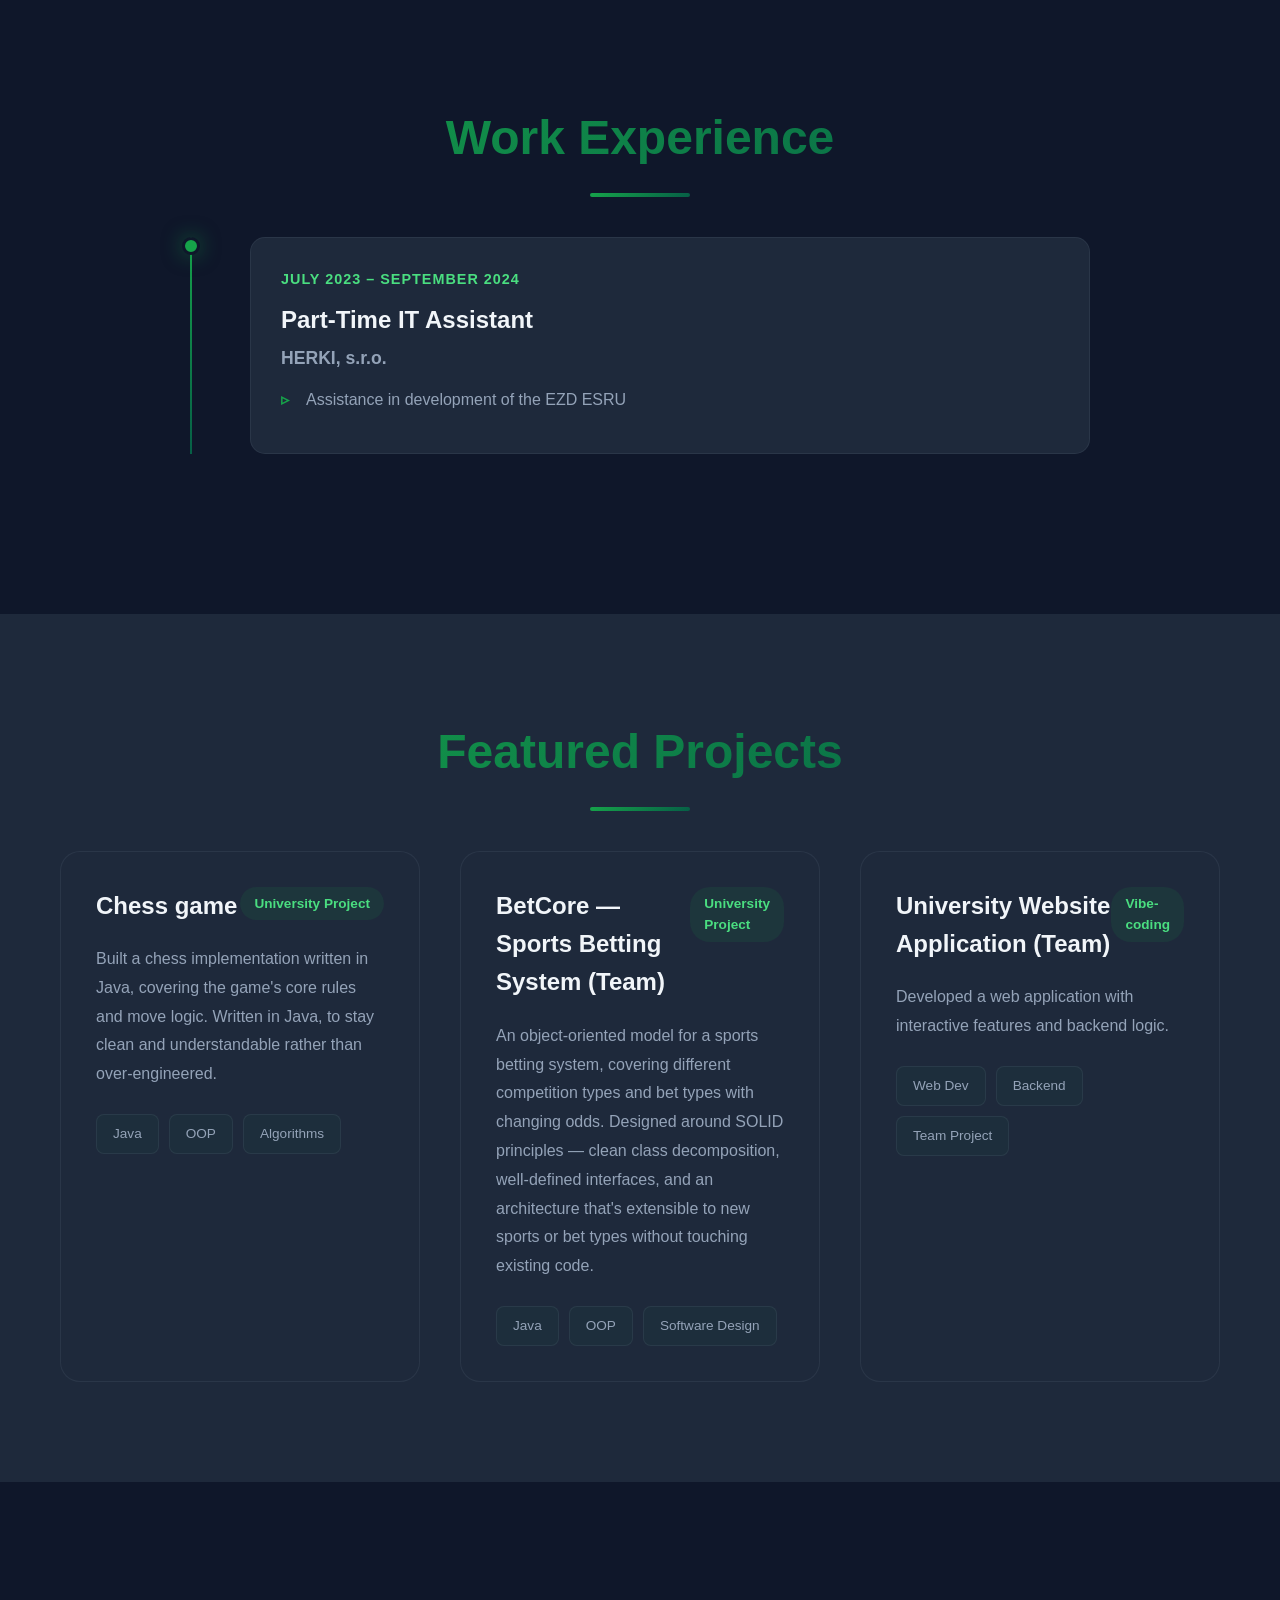
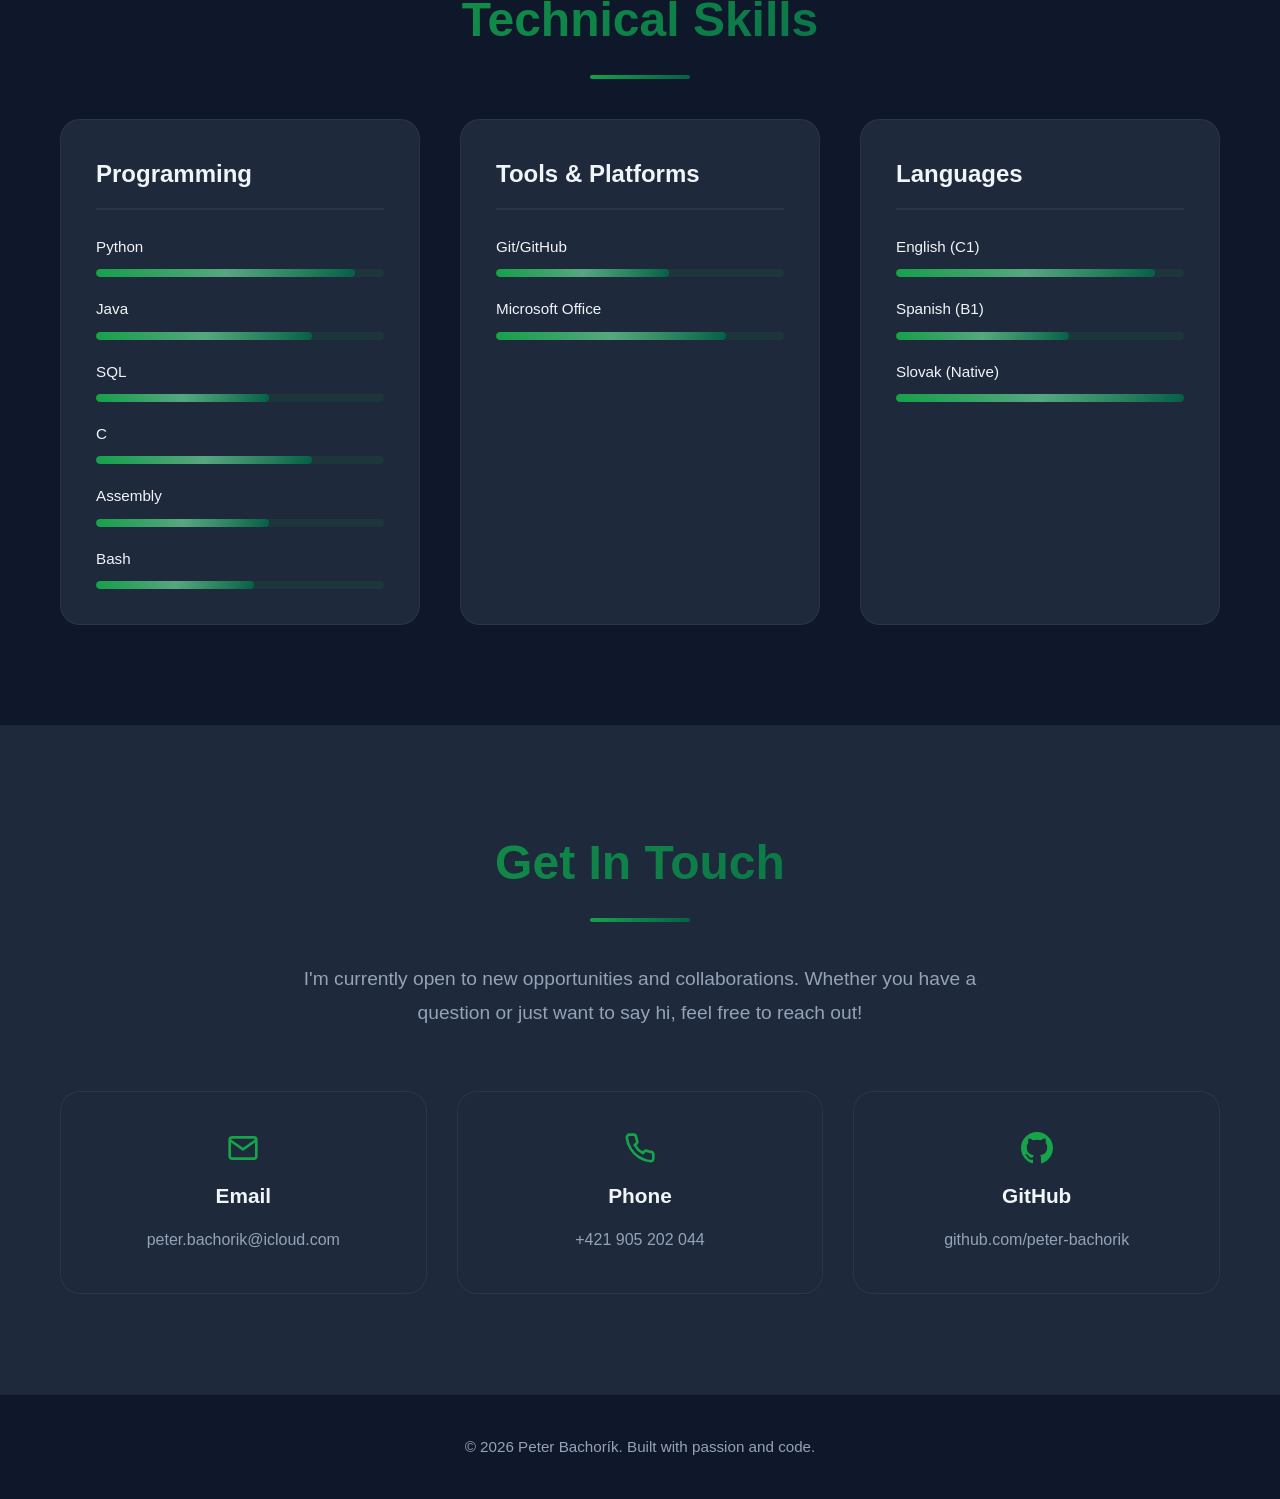
==== commit b292948d: "Update index.html" ====
--- a/index.html
+++ b/index.html
@@ -133,37 +133,11 @@
           <div class="timeline-item">
             <div class="timeline-dot"></div>
             <div class="timeline-content">
-              <div class="timeline-date">June 2025 – September 2025</div>
+              <div class="timeline-date">July 2023 – September 2024</div>
               <h3>Part-Time IT Assistant</h3>
-              <h4>Autoglas, s.r.o.</h4>
+              <h4>HERKI, s.r.o.</h4>
               <ul>
-                <li>Built a custom internal scheduling and calendar system using full-stack web development</li>
-                <li>Digitized operational workflows and improved task planning</li>
-                <li>Supported customer communication, inventory tracking, and e-shop operations</li>
-              </ul>
-            </div>
-          </div>
-          <div class="timeline-item">
-            <div class="timeline-dot"></div>
-            <div class="timeline-content">
-              <div class="timeline-date">July 2024 – September 2024</div>
-              <h3>Part-Time IT Assistant</h3>
-              <h4>Autoglas, s.r.o.</h4>
-              <ul>
-                <li>Continued development of internal systems</li>
-                <li>Enhanced workflow automation tools</li>
-              </ul>
-            </div>
-          </div>
-          <div class="timeline-item">
-            <div class="timeline-dot"></div>
-            <div class="timeline-content">
-              <div class="timeline-date">June 2023 – September 2023</div>
-              <h3>Part-Time IT Assistant</h3>
-              <h4>Autoglas, s.r.o.</h4>
-              <ul>
-                <li>Initiated development of scheduling system</li>
-                <li>Began digitization of operational processes</li>
+                <li>Assistance in development of the EZD ESRU</li>
               </ul>
             </div>
           </div>
@@ -213,11 +187,10 @@
           <div class="project-card">
             <div class="project-header">
               <h3>University Website Application (Team)</h3>
-              <span class="project-tag">Award Winner</span>
+              <span class="project-tag">Vibe-coding</span>
             </div>
             <p class="project-description">
-              Developed a web application with interactive features and backend logic. 
-              Awarded certificate for Best Website Application Project.
+              Developed a web application with interactive features and backend logic.
             </p>
             <div class="project-tech">
               <span class="tech-badge">Web Dev</span>
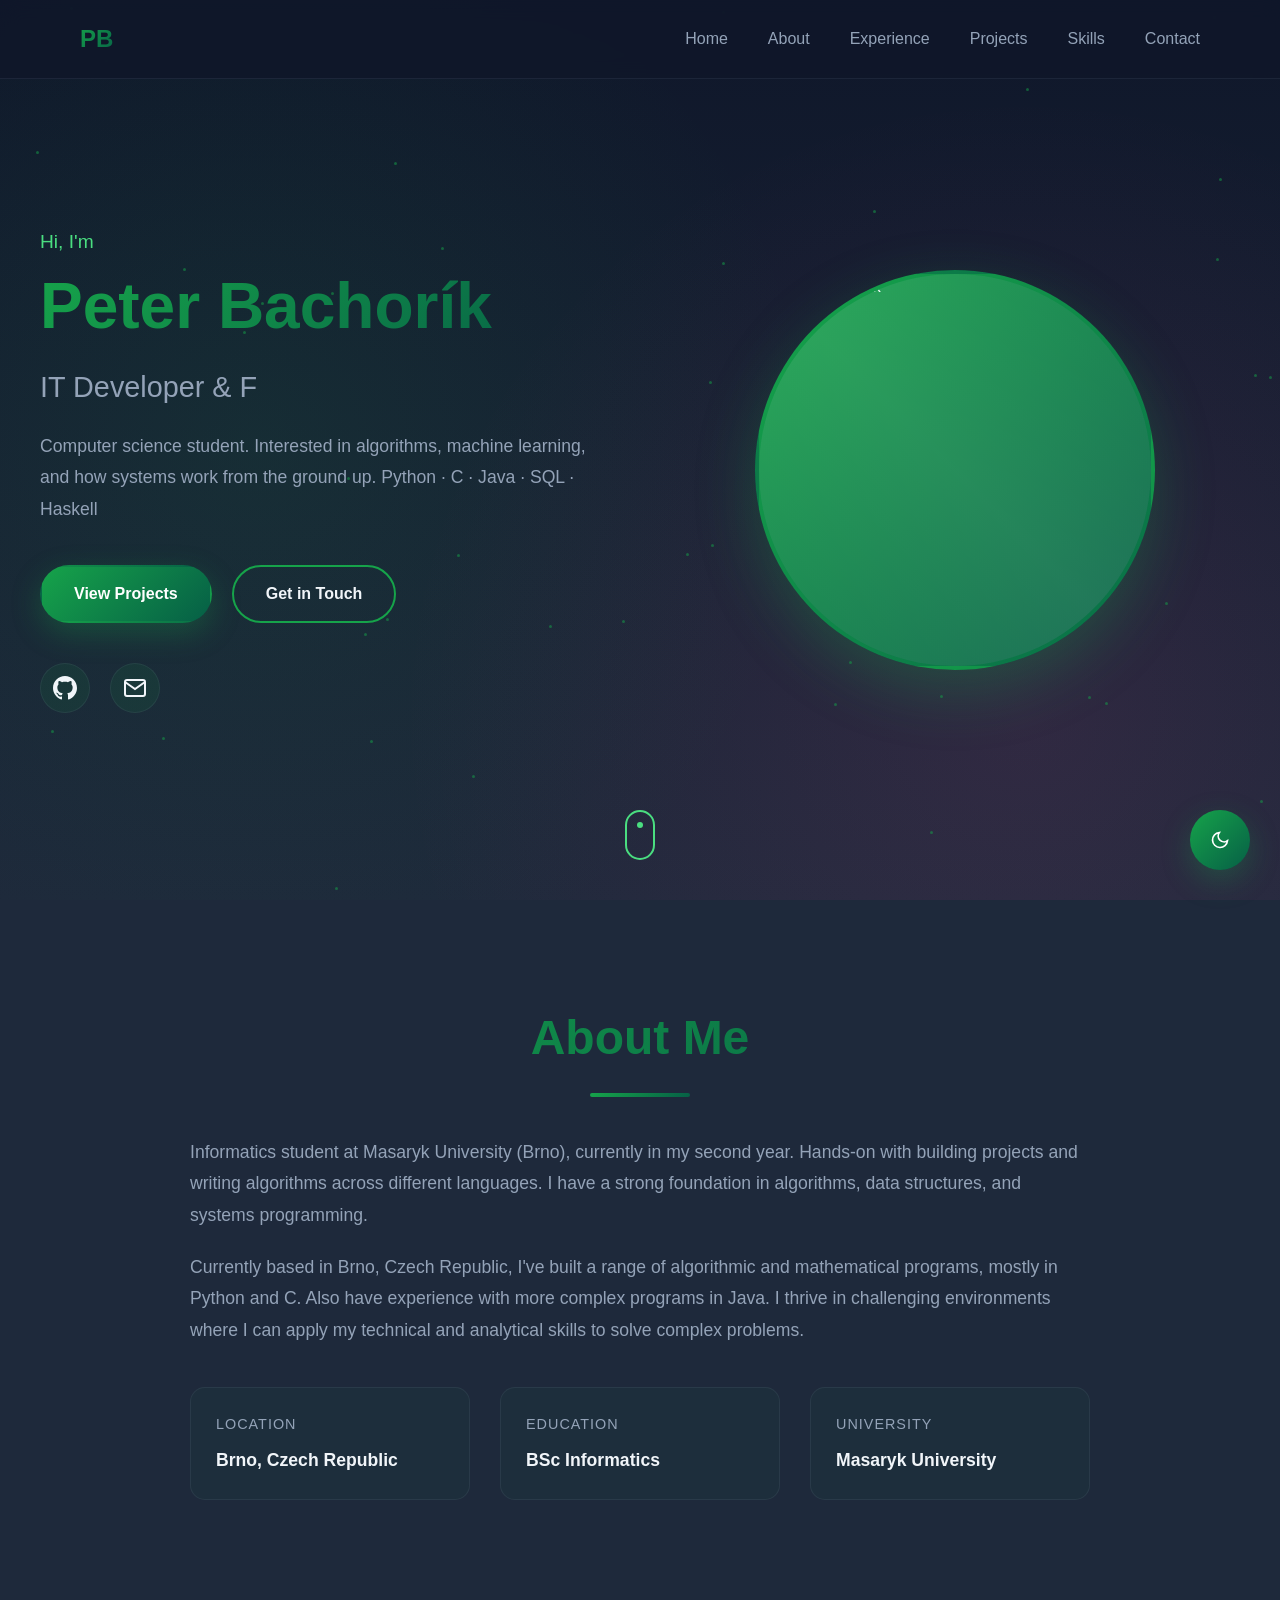
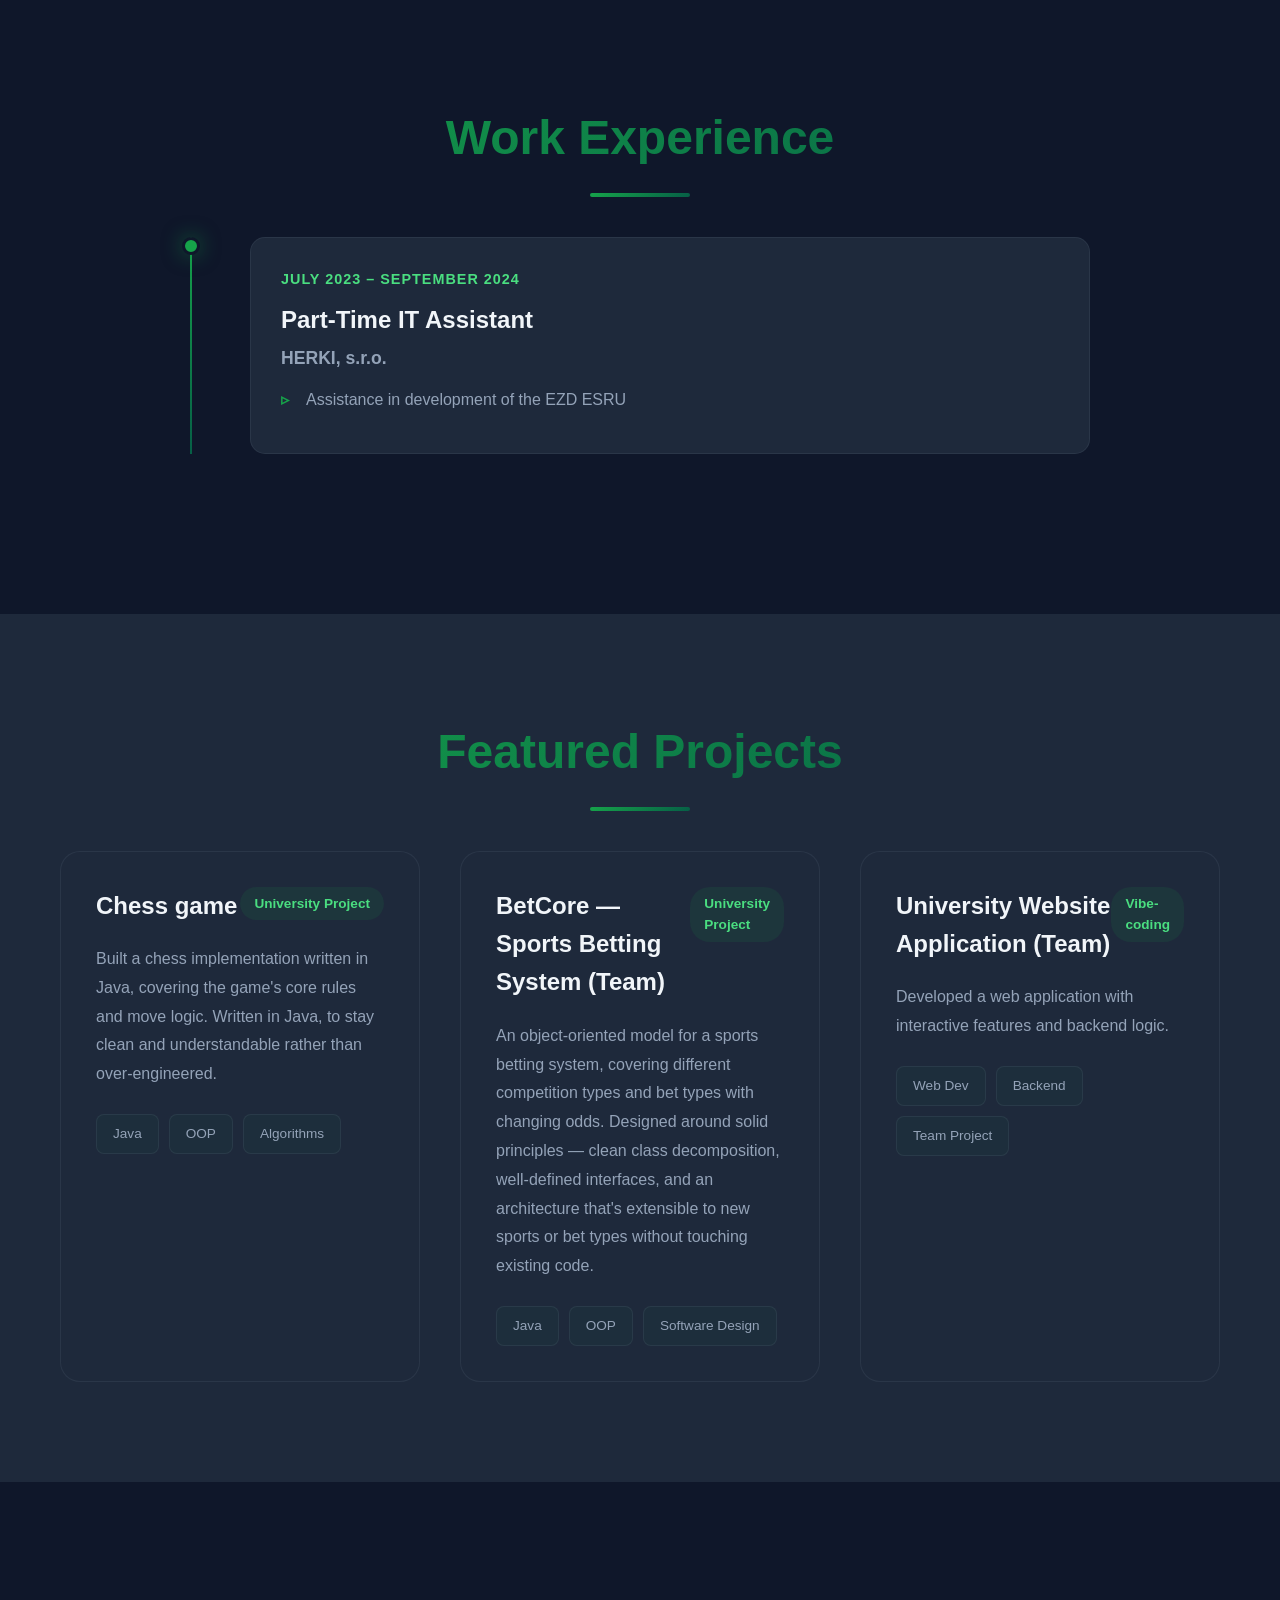
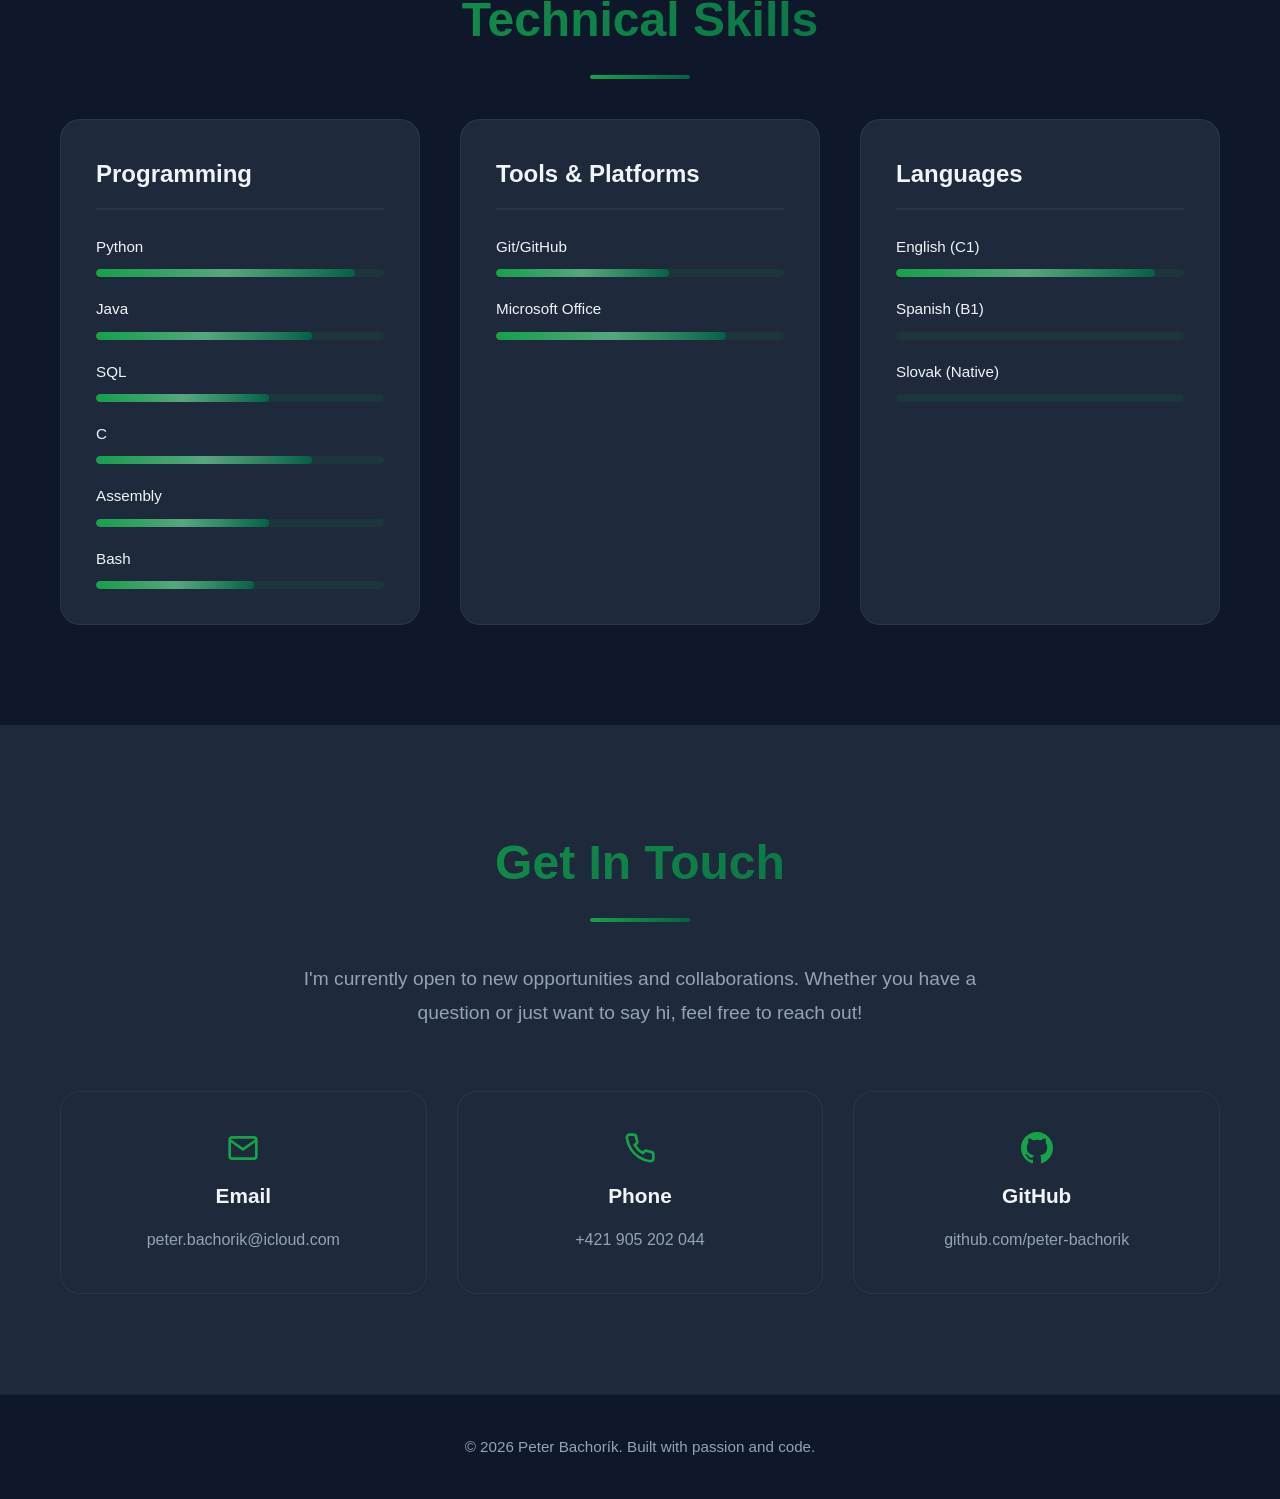
==== commit c85775de: "Update index.html" ====
--- a/index.html
+++ b/index.html
@@ -173,7 +173,7 @@
             </div>
             <p class="project-description">
               An object-oriented model for a sports betting system, covering different competition types and bet 
-              types with changing odds. Designed around SOLID principles — clean class 
+              types with changing odds. Designed around solid principles — clean class 
               decomposition, well-defined interfaces, and an architecture that's 
               extensible to new sports or bet types without touching existing code.
             </p>
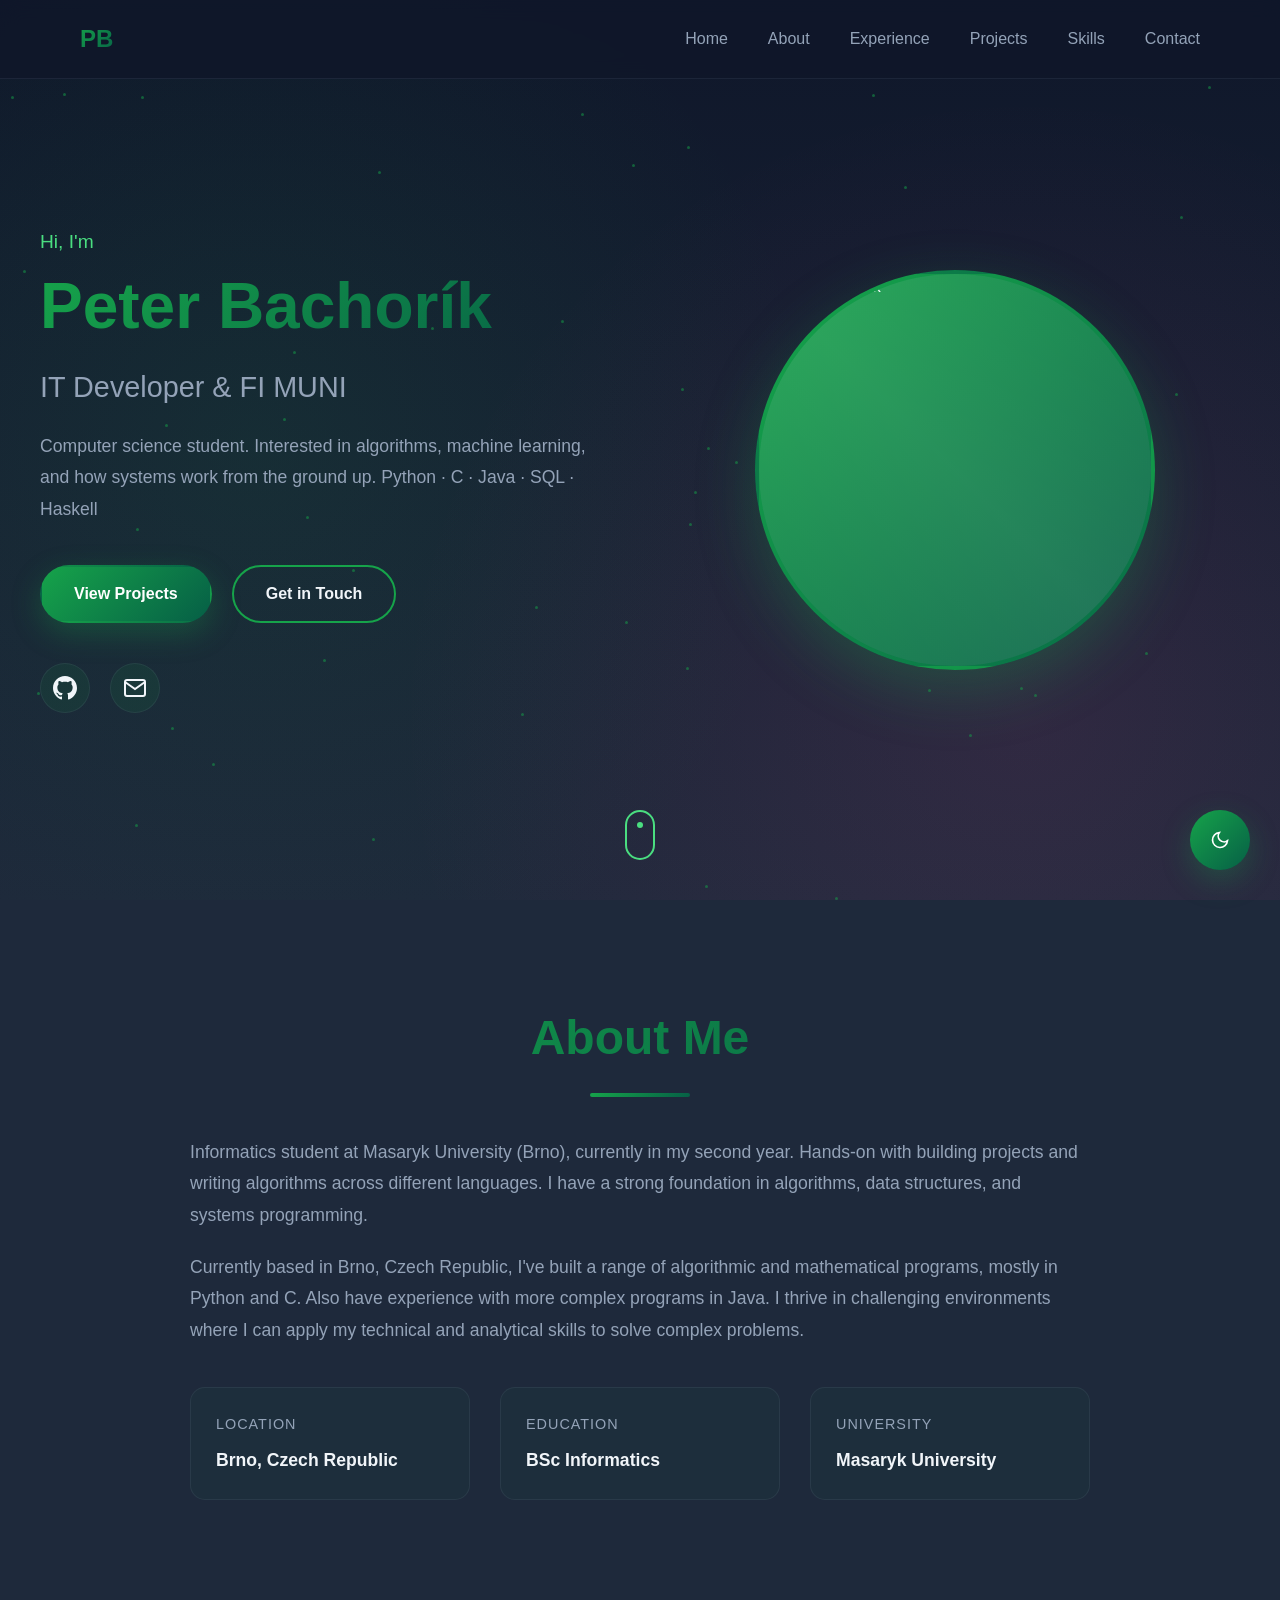
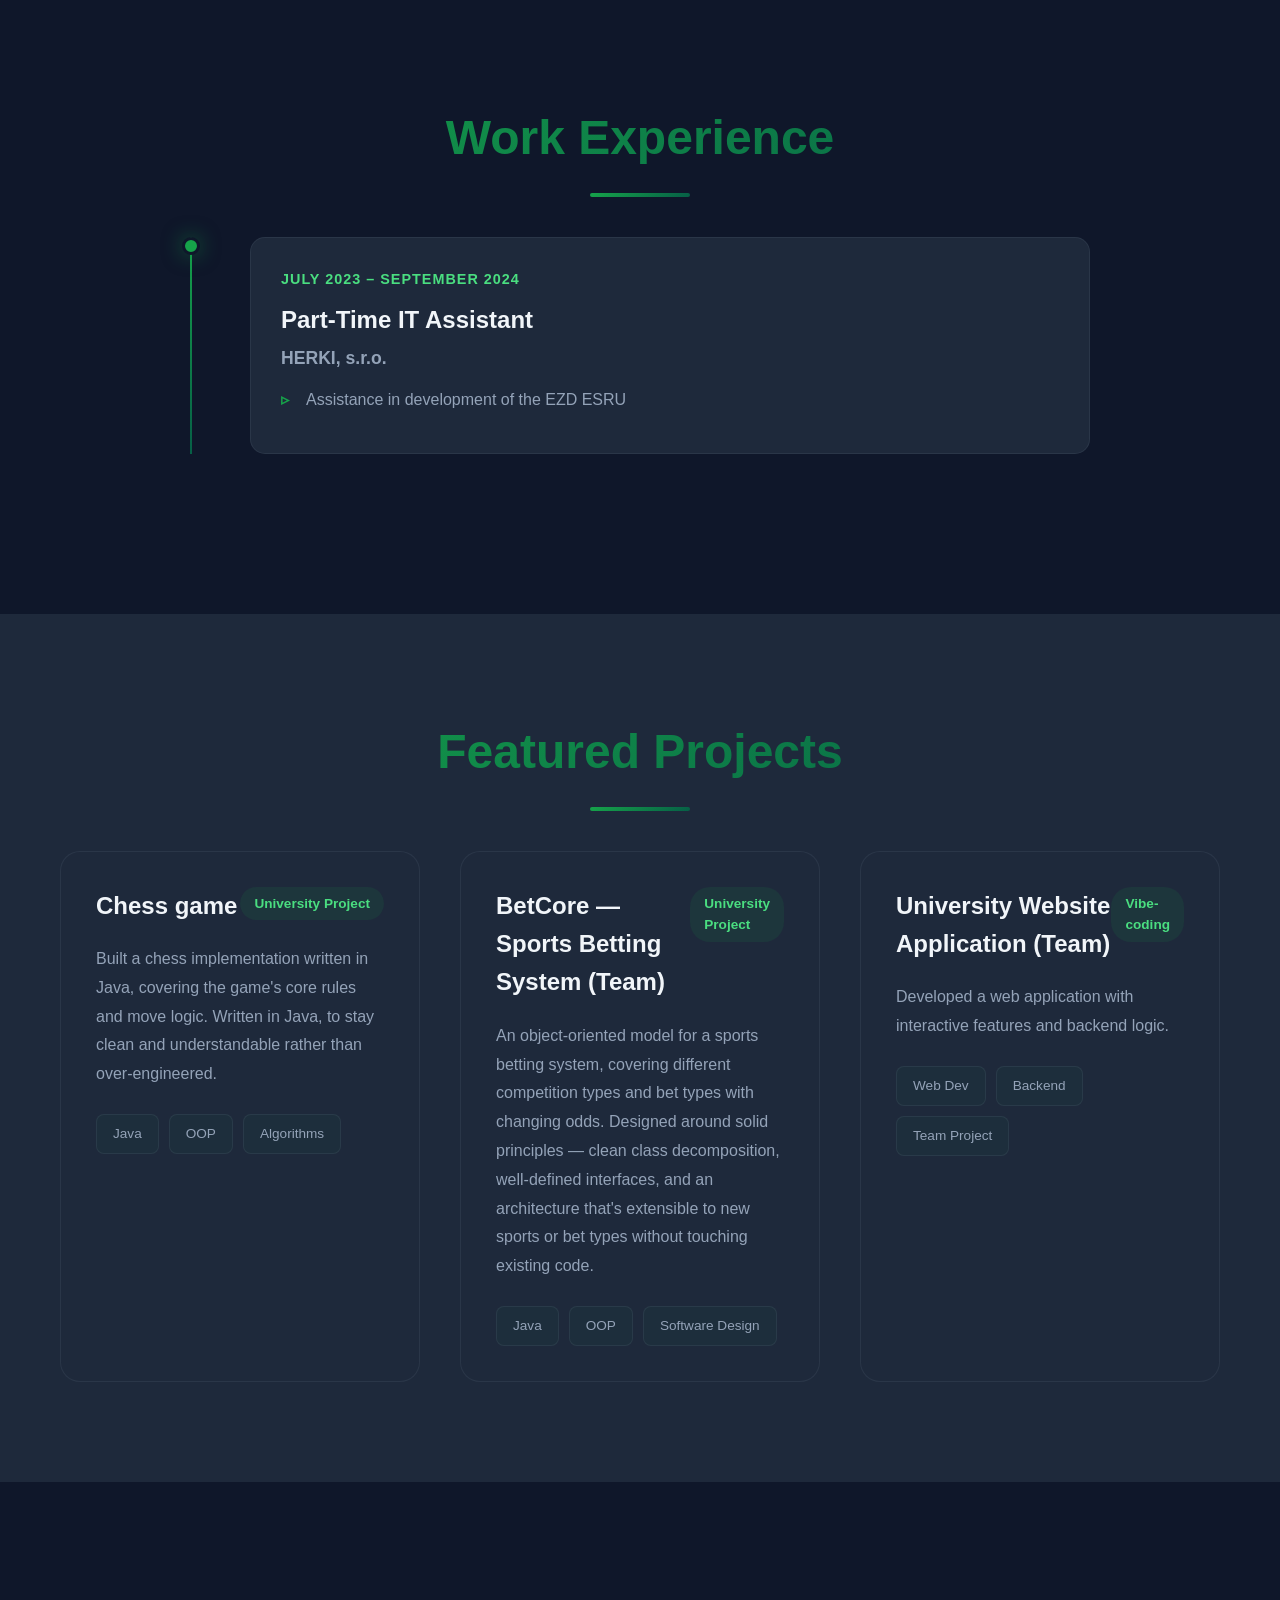
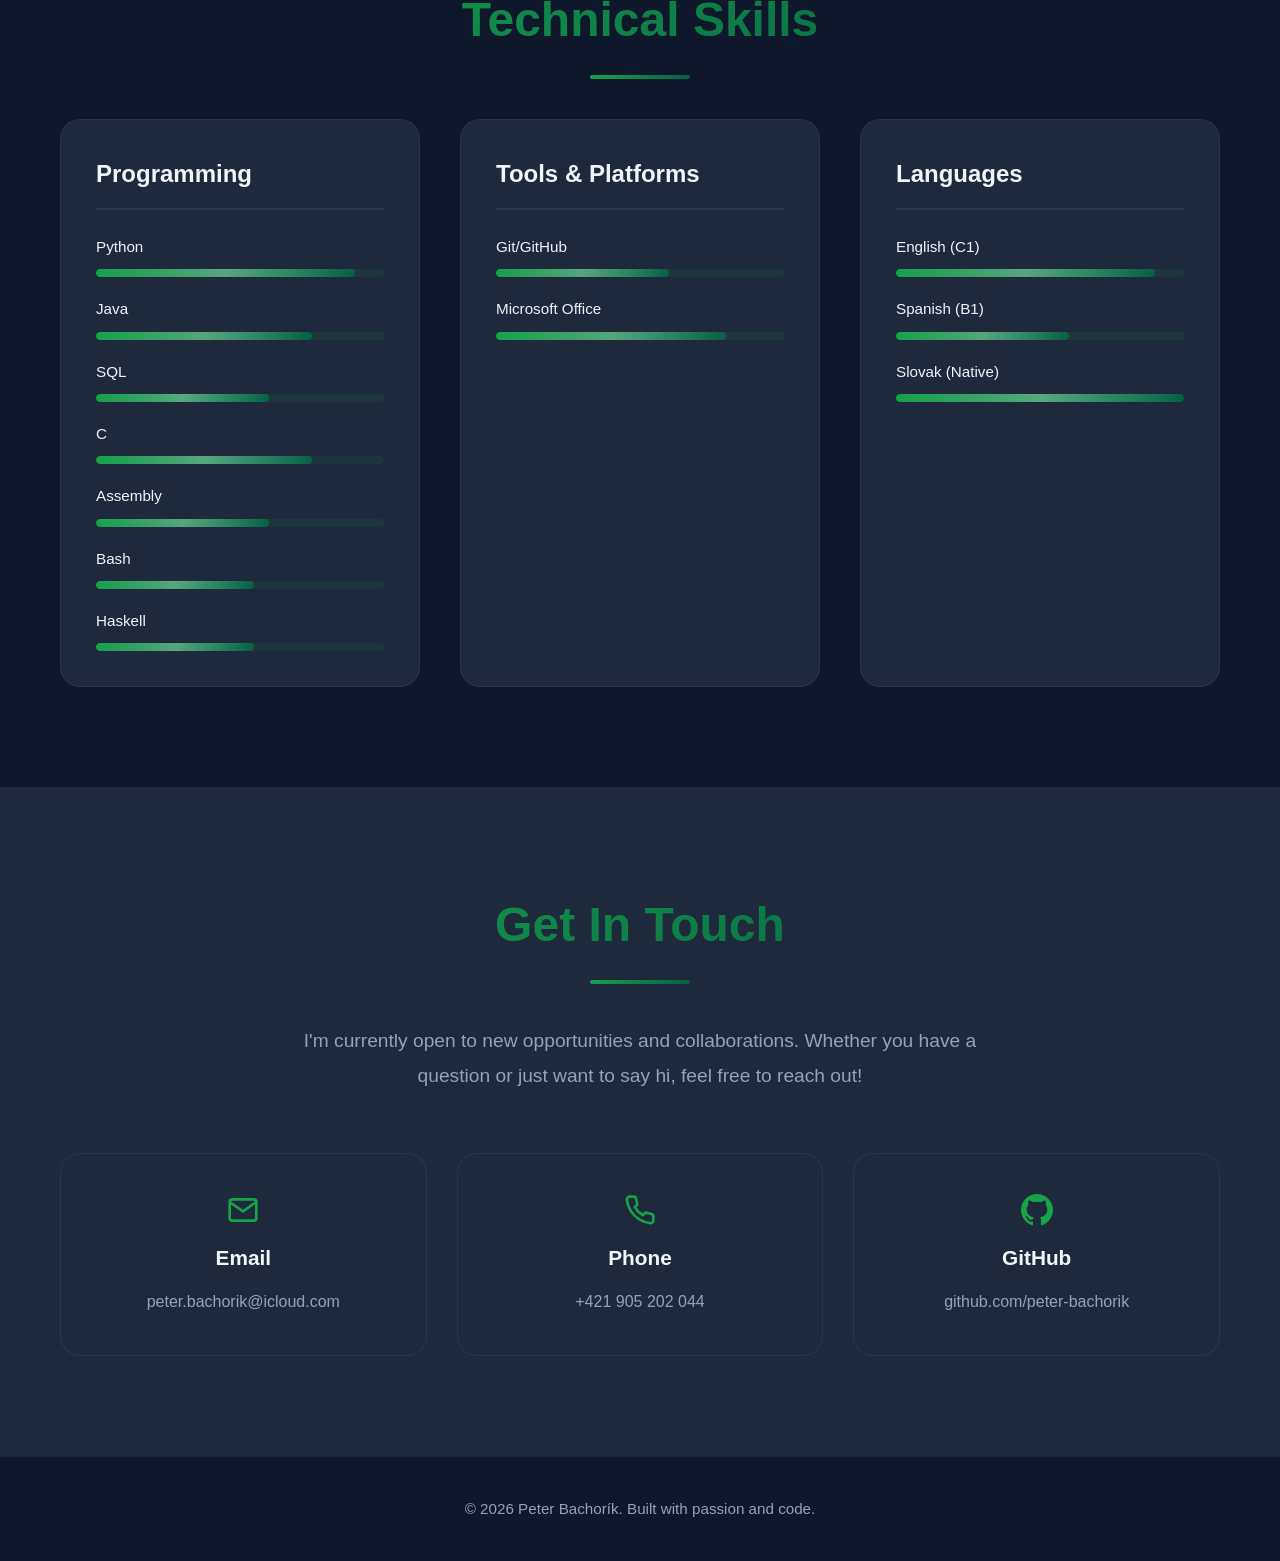
==== commit 4fd60ec0: "Update index.html" ====
--- a/index.html
+++ b/index.html
@@ -242,6 +242,12 @@
               </div>
               <div class="skill-item">
                 <span class="skill-name">Bash</span>
+                <div class="skill-bar">
+                  <div class="skill-progress" data-progress="55"></div>
+                </div>
+              </div>
+              <div class="skill-item">
+                <span class="skill-name">Haskell</span>
                 <div class="skill-bar">
                   <div class="skill-progress" data-progress="55"></div>
                 </div>
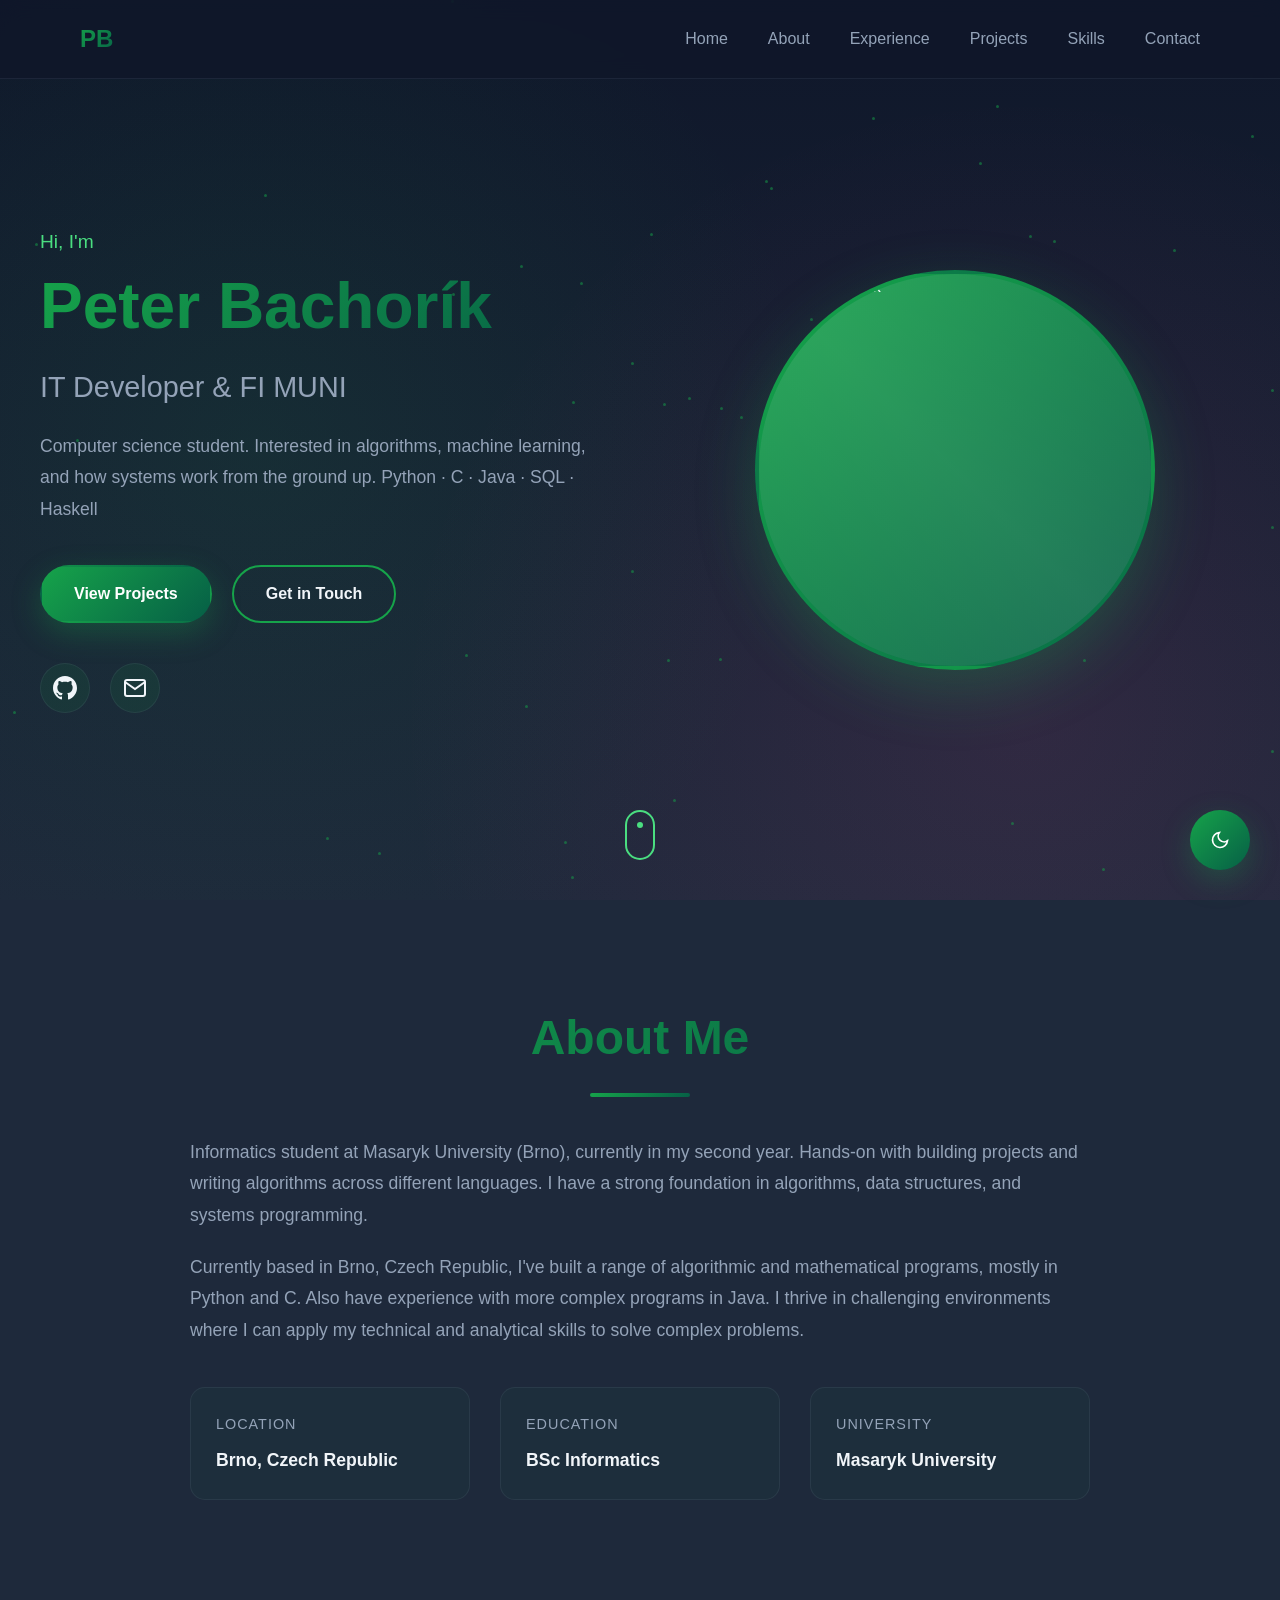
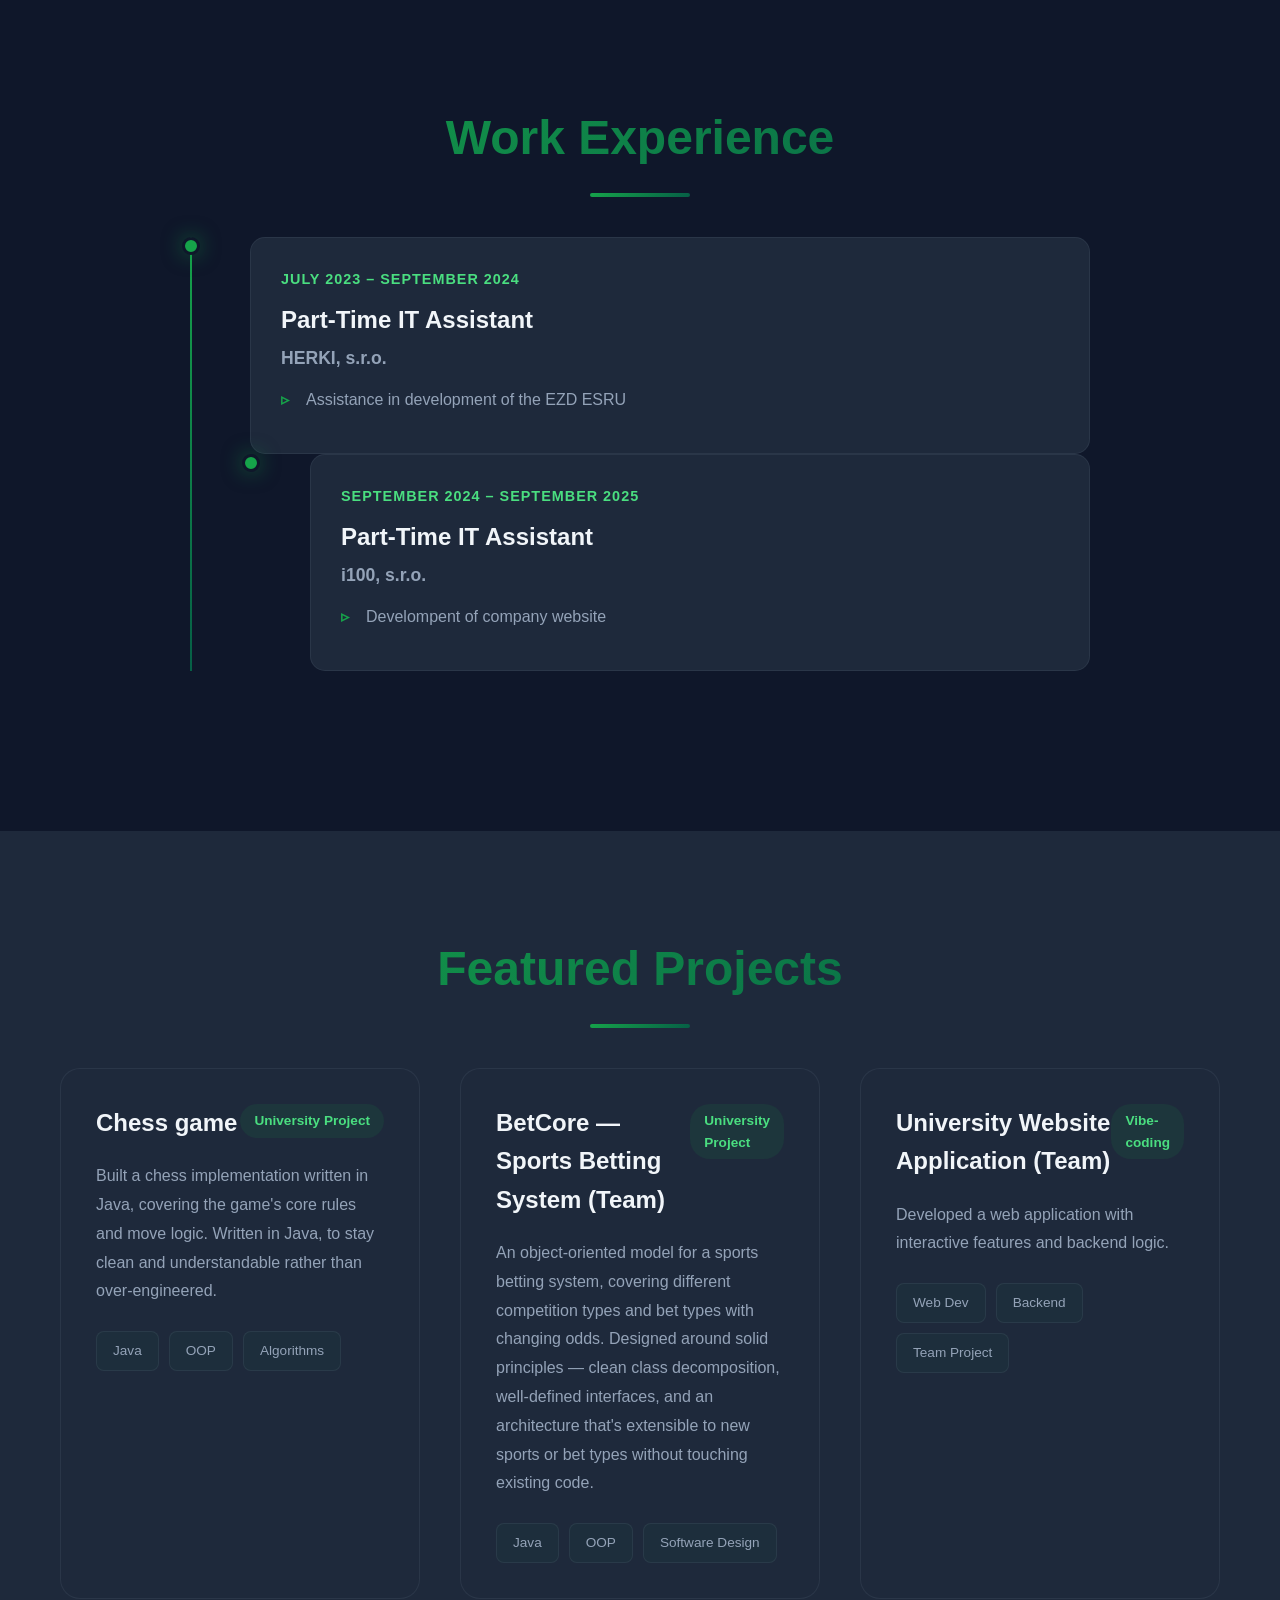
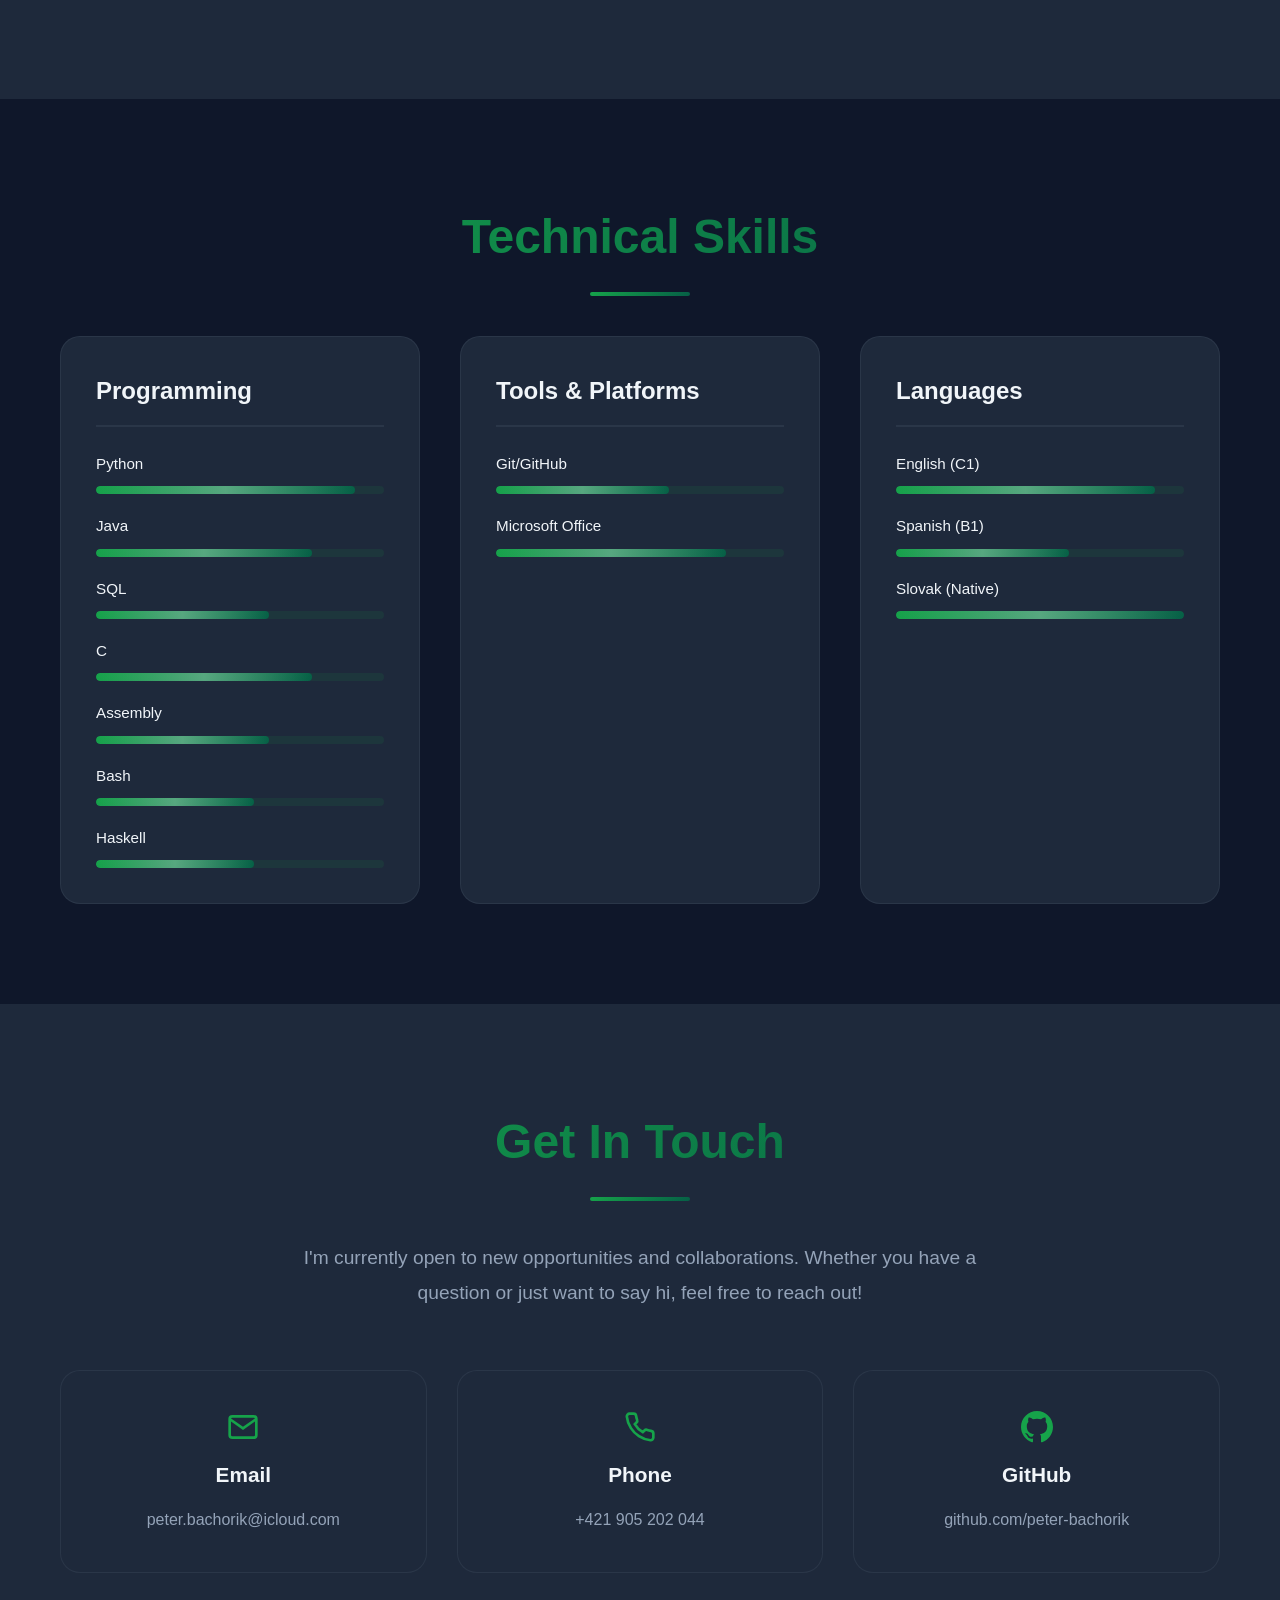
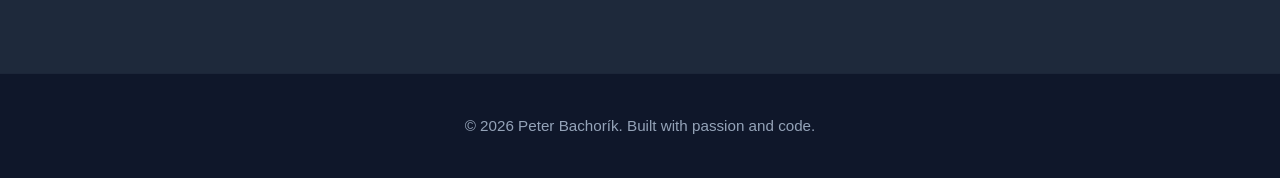
==== commit d0f56097: "Update index.html" ====
--- a/index.html
+++ b/index.html
@@ -138,6 +138,16 @@
               <h4>HERKI, s.r.o.</h4>
               <ul>
                 <li>Assistance in development of the EZD ESRU</li>
+              </ul>
+            </div>
+          <div class="timeline-item">
+            <div class="timeline-dot"></div>
+            <div class="timeline-content">
+              <div class="timeline-date">September 2024 – September 2025</div>
+              <h3>Part-Time IT Assistant</h3>
+              <h4>i100, s.r.o.</h4>
+              <ul>
+                <li>Develompent of company website</li>
               </ul>
             </div>
           </div>
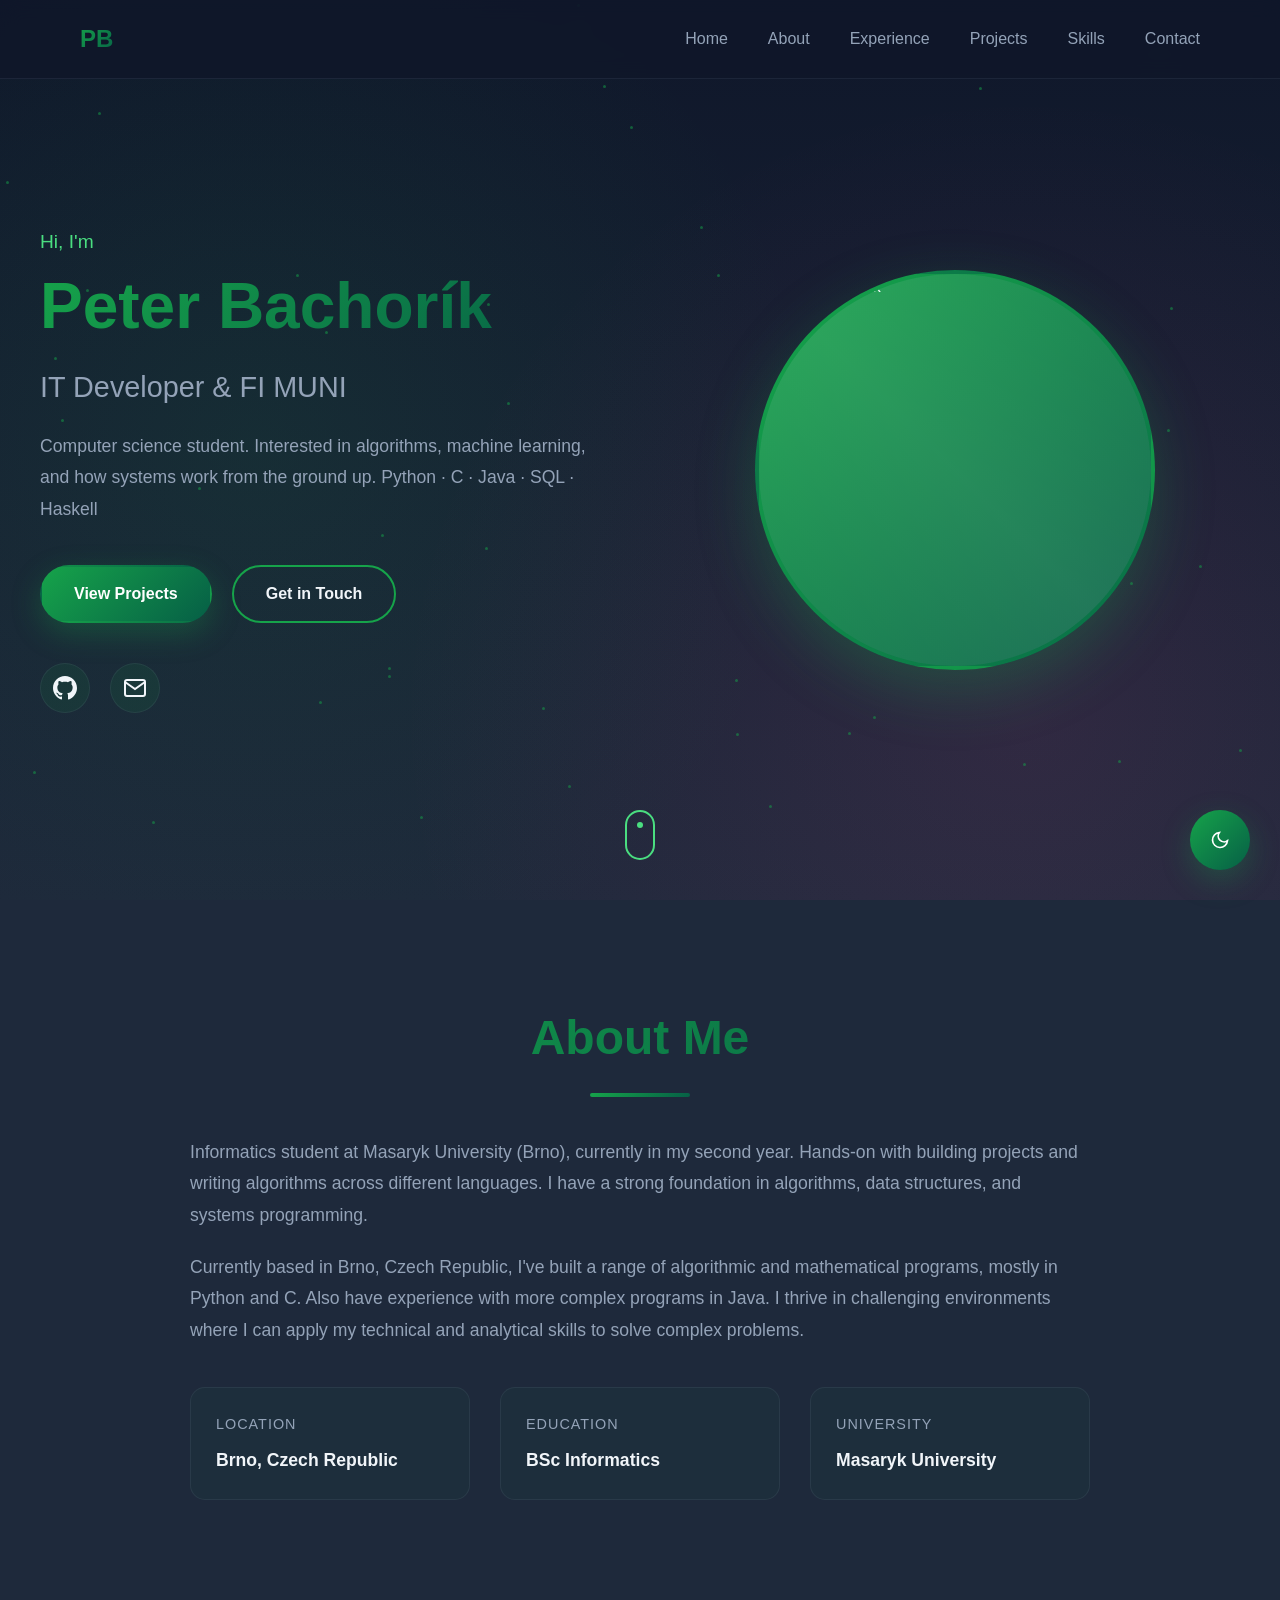
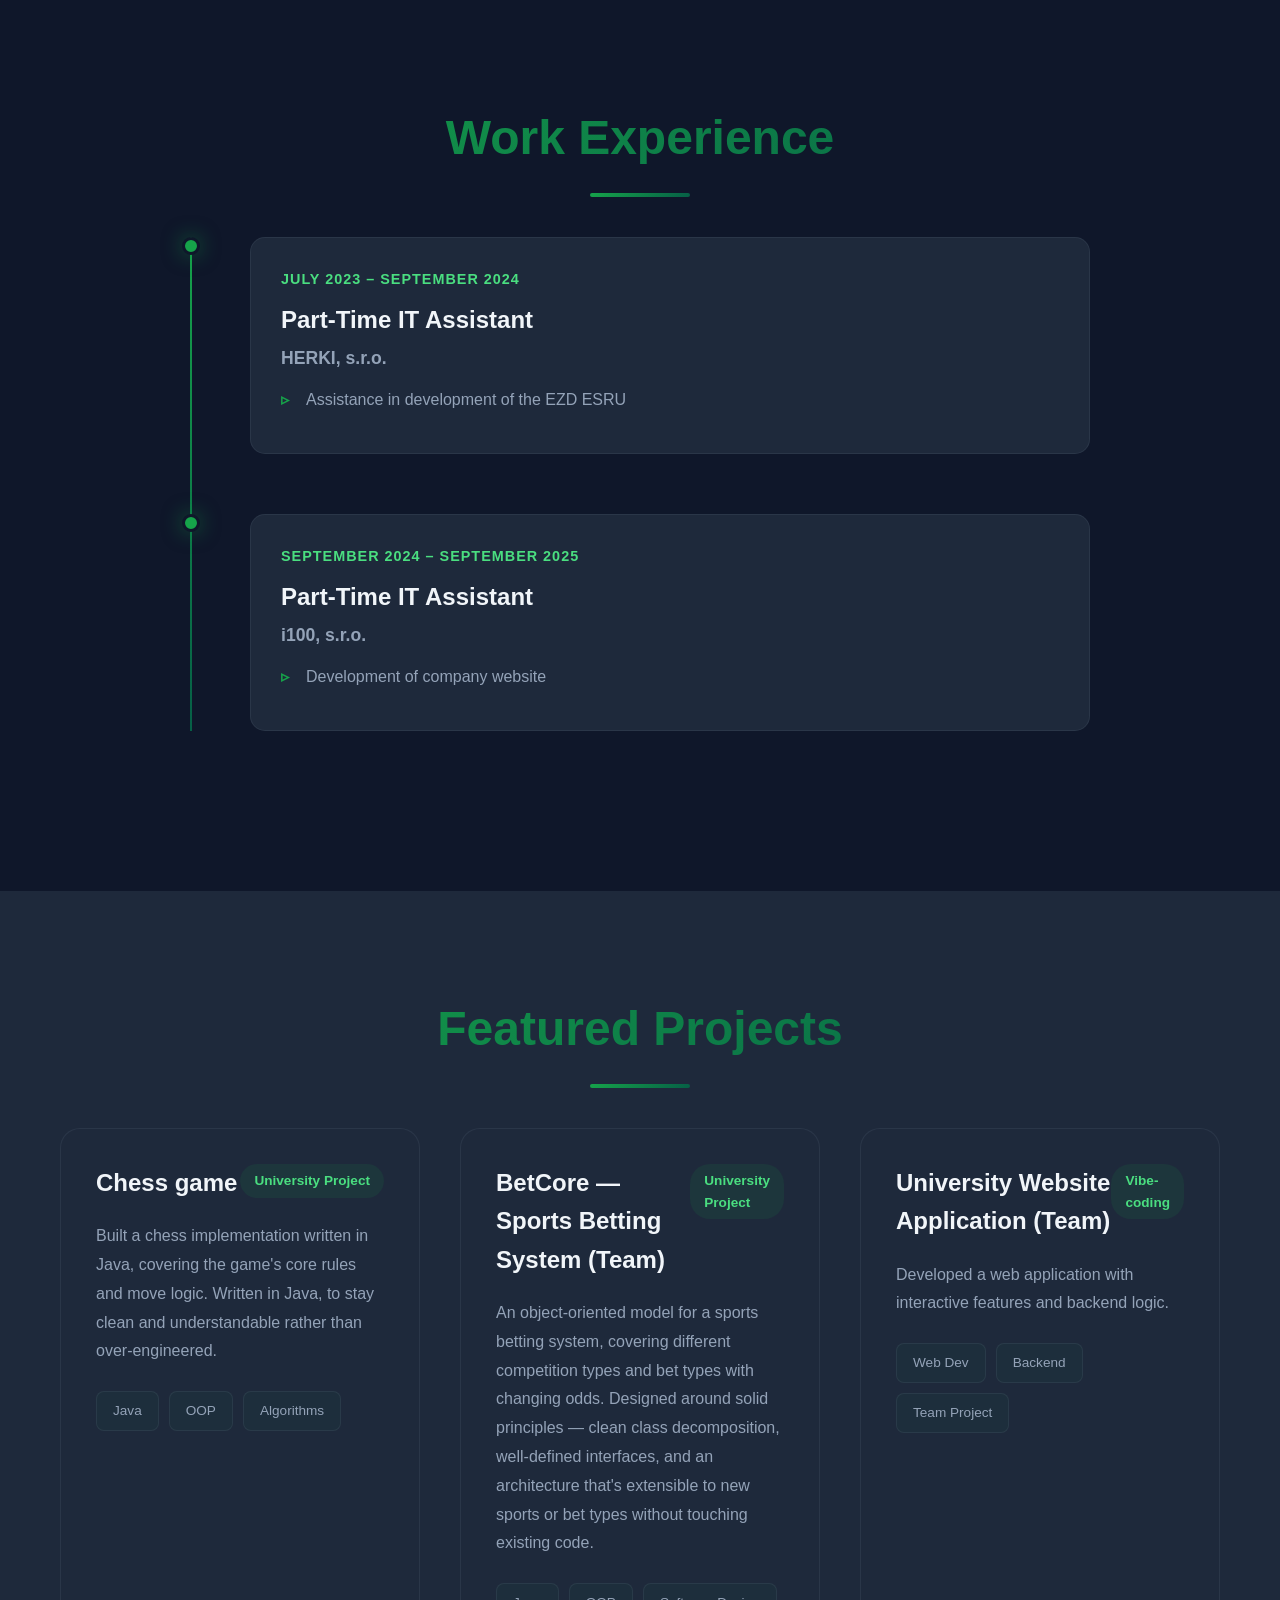
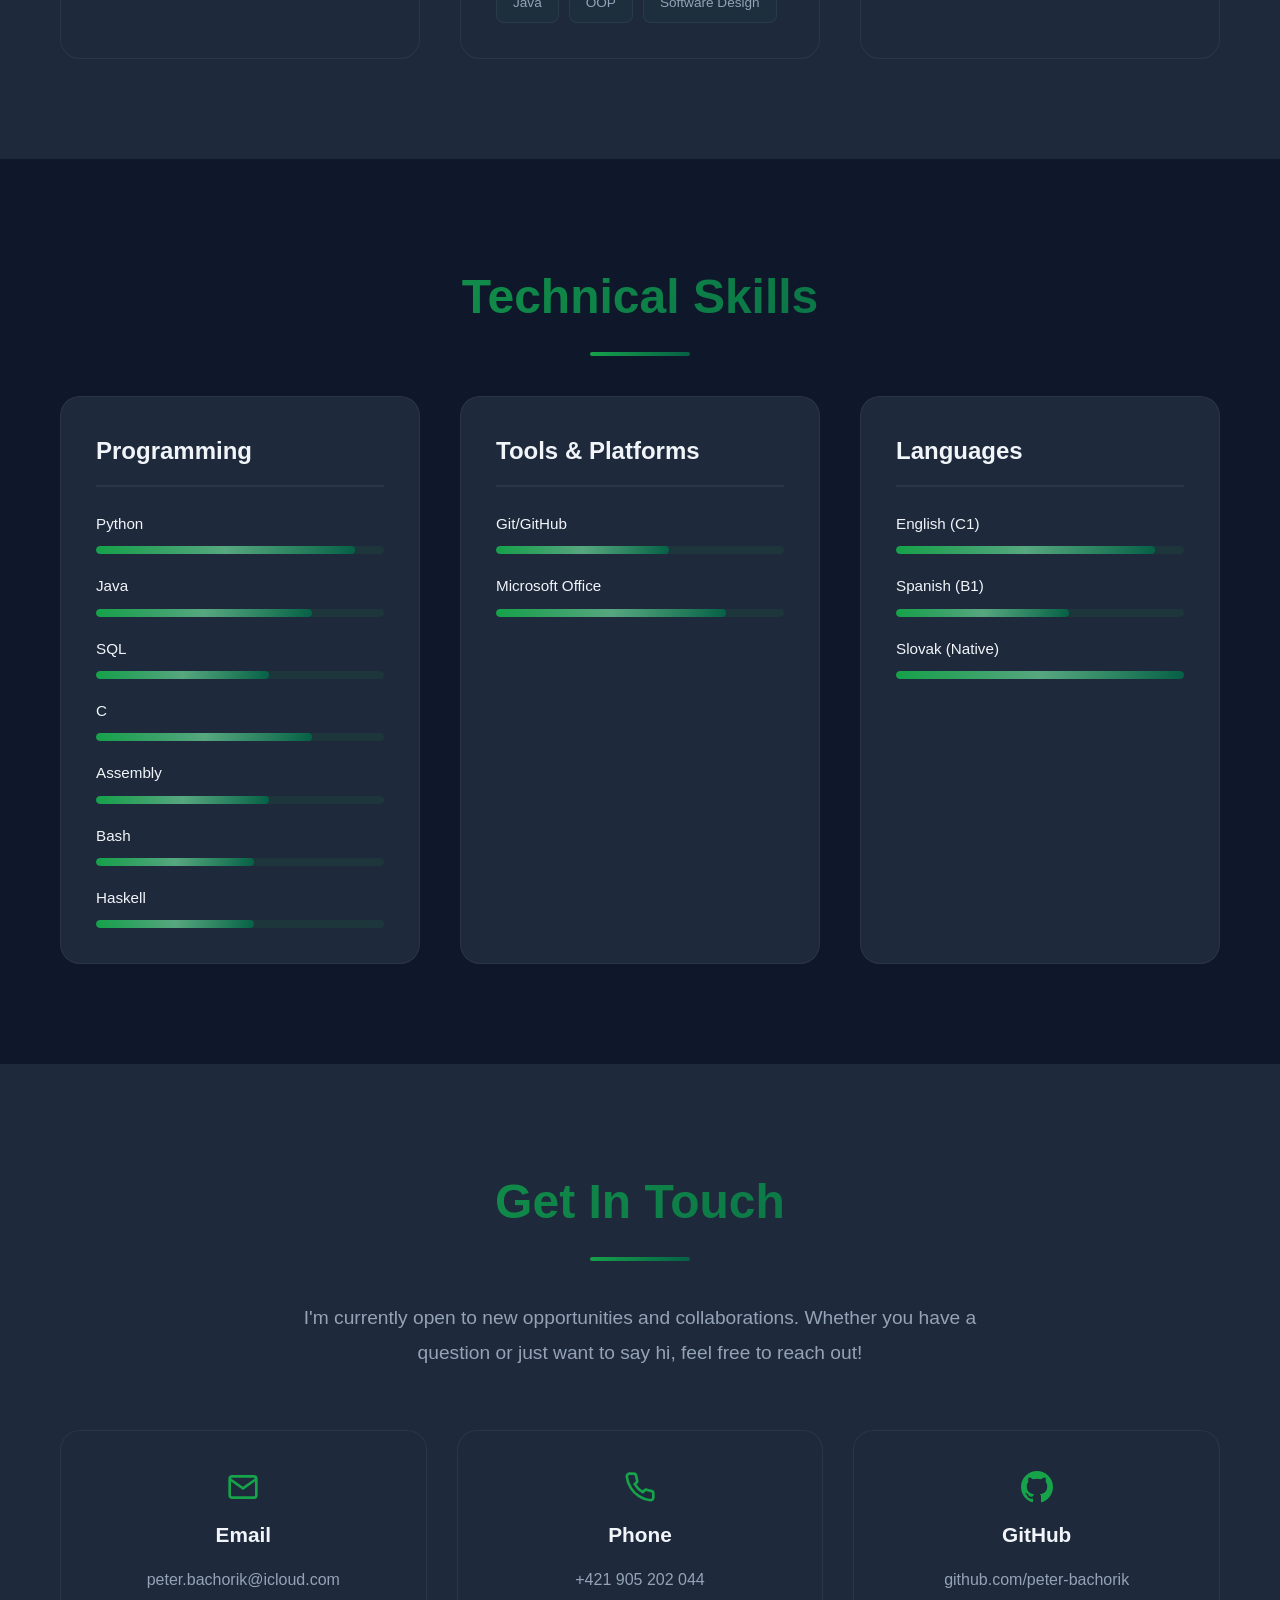
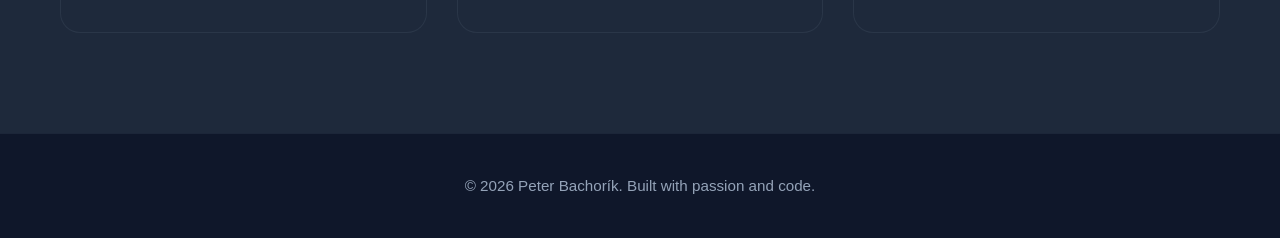
==== commit 59034f8b: "Update index.html" ====
--- a/index.html
+++ b/index.html
@@ -140,6 +140,7 @@
                 <li>Assistance in development of the EZD ESRU</li>
               </ul>
             </div>
+          </div>
           <div class="timeline-item">
             <div class="timeline-dot"></div>
             <div class="timeline-content">
@@ -147,7 +148,7 @@
               <h3>Part-Time IT Assistant</h3>
               <h4>i100, s.r.o.</h4>
               <ul>
-                <li>Develompent of company website</li>
+                <li>Development of company website</li>
               </ul>
             </div>
           </div>
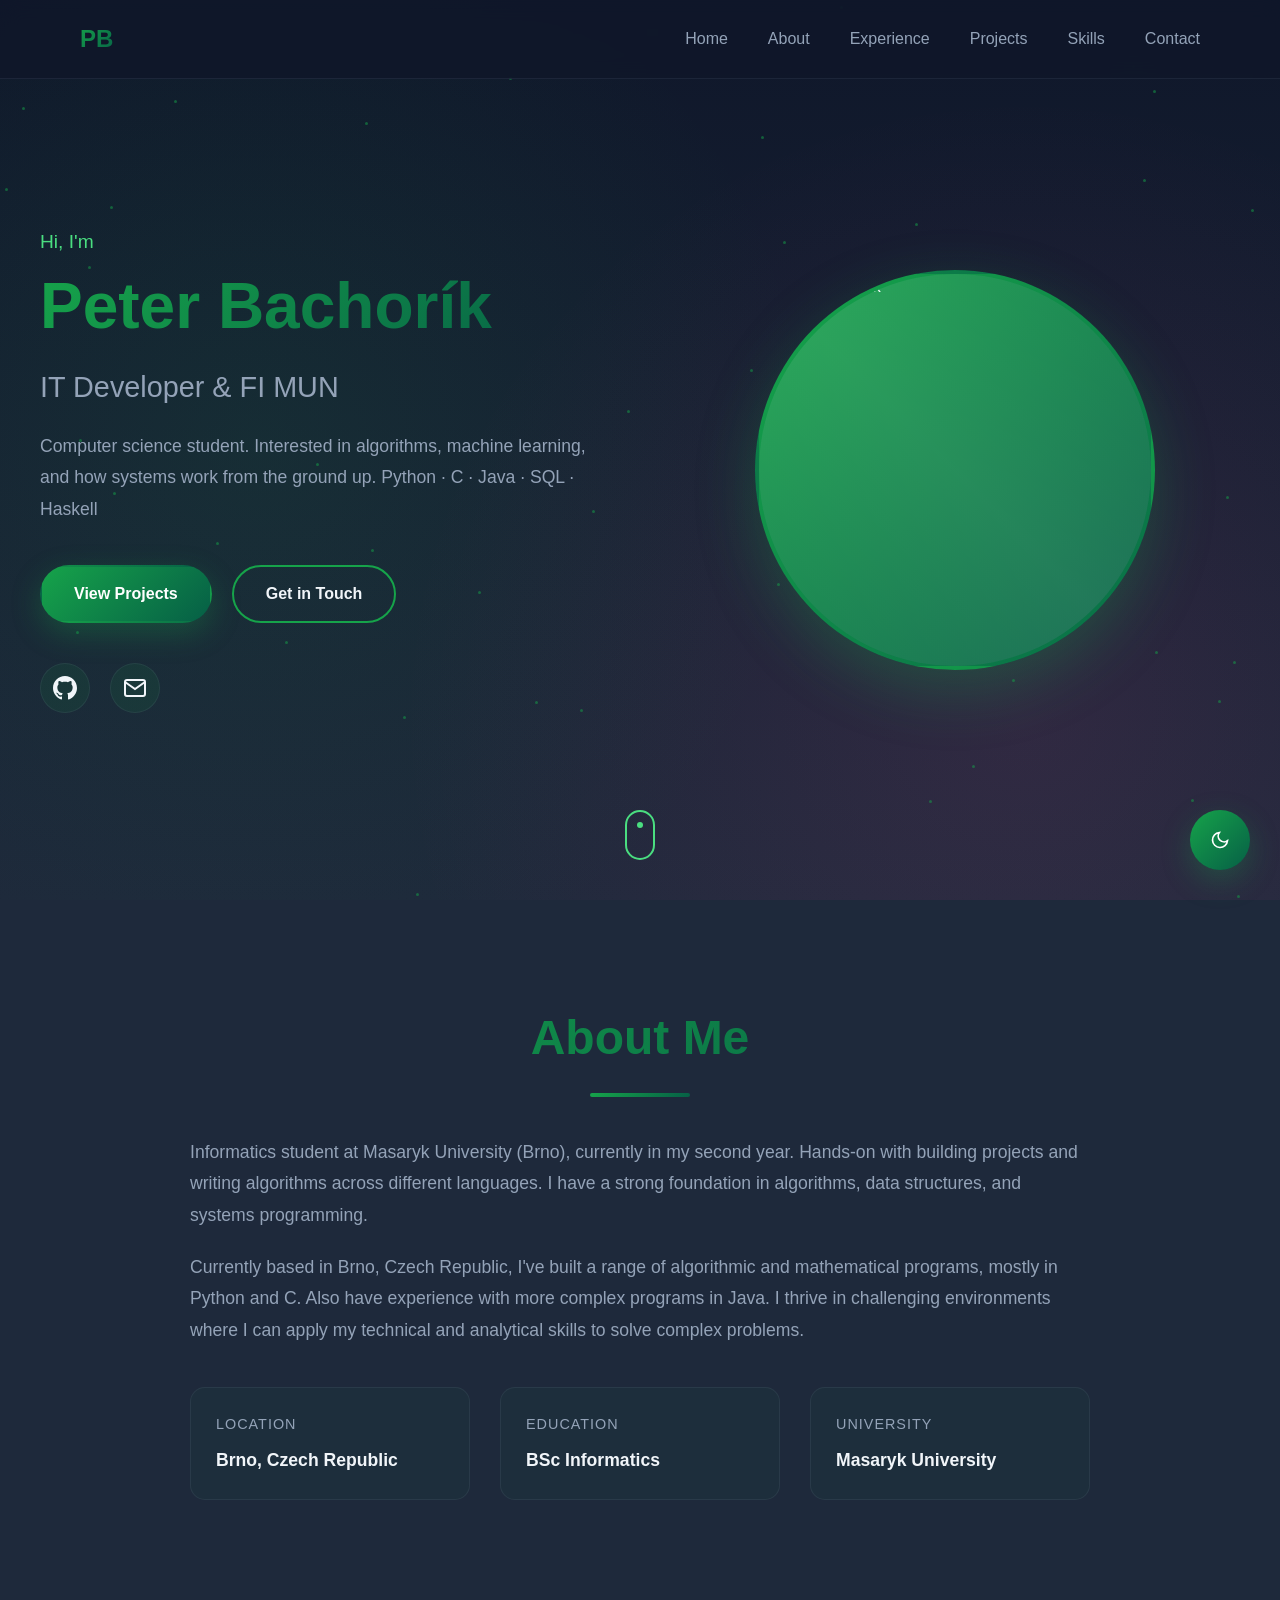
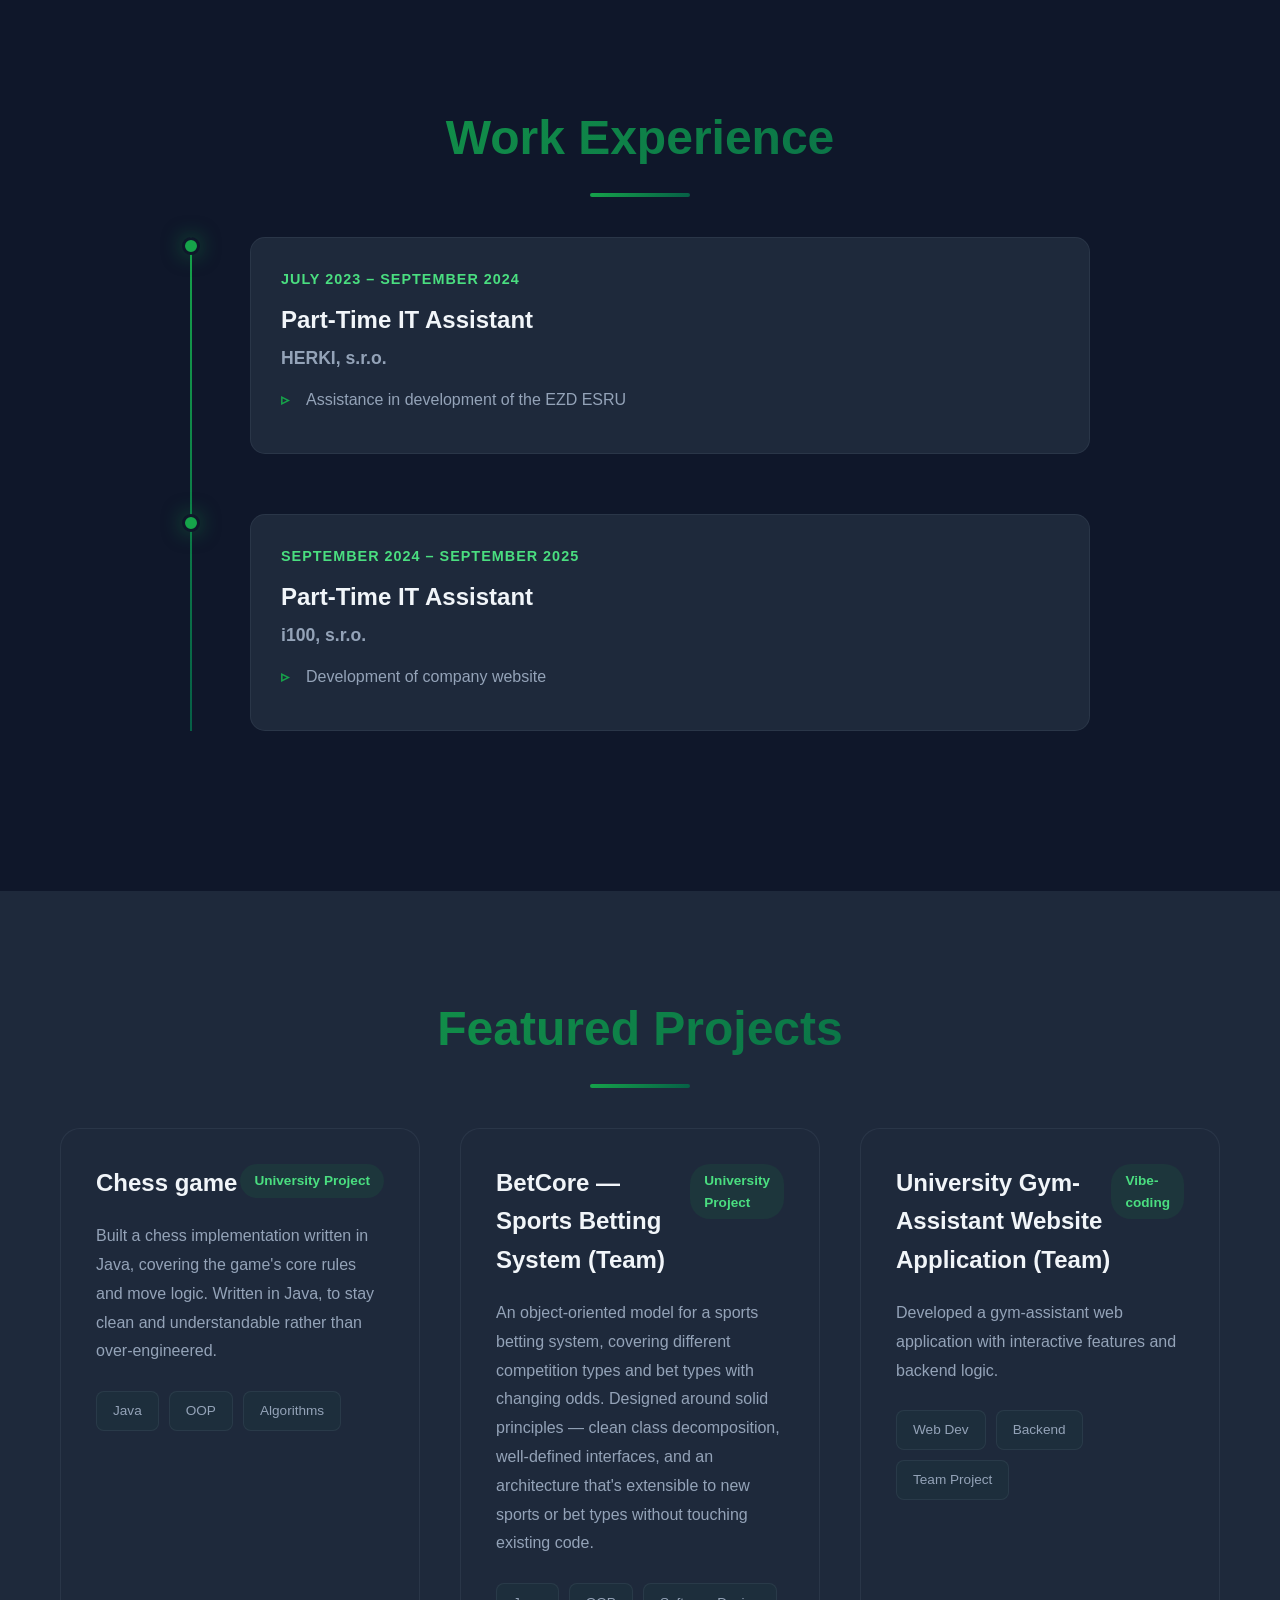
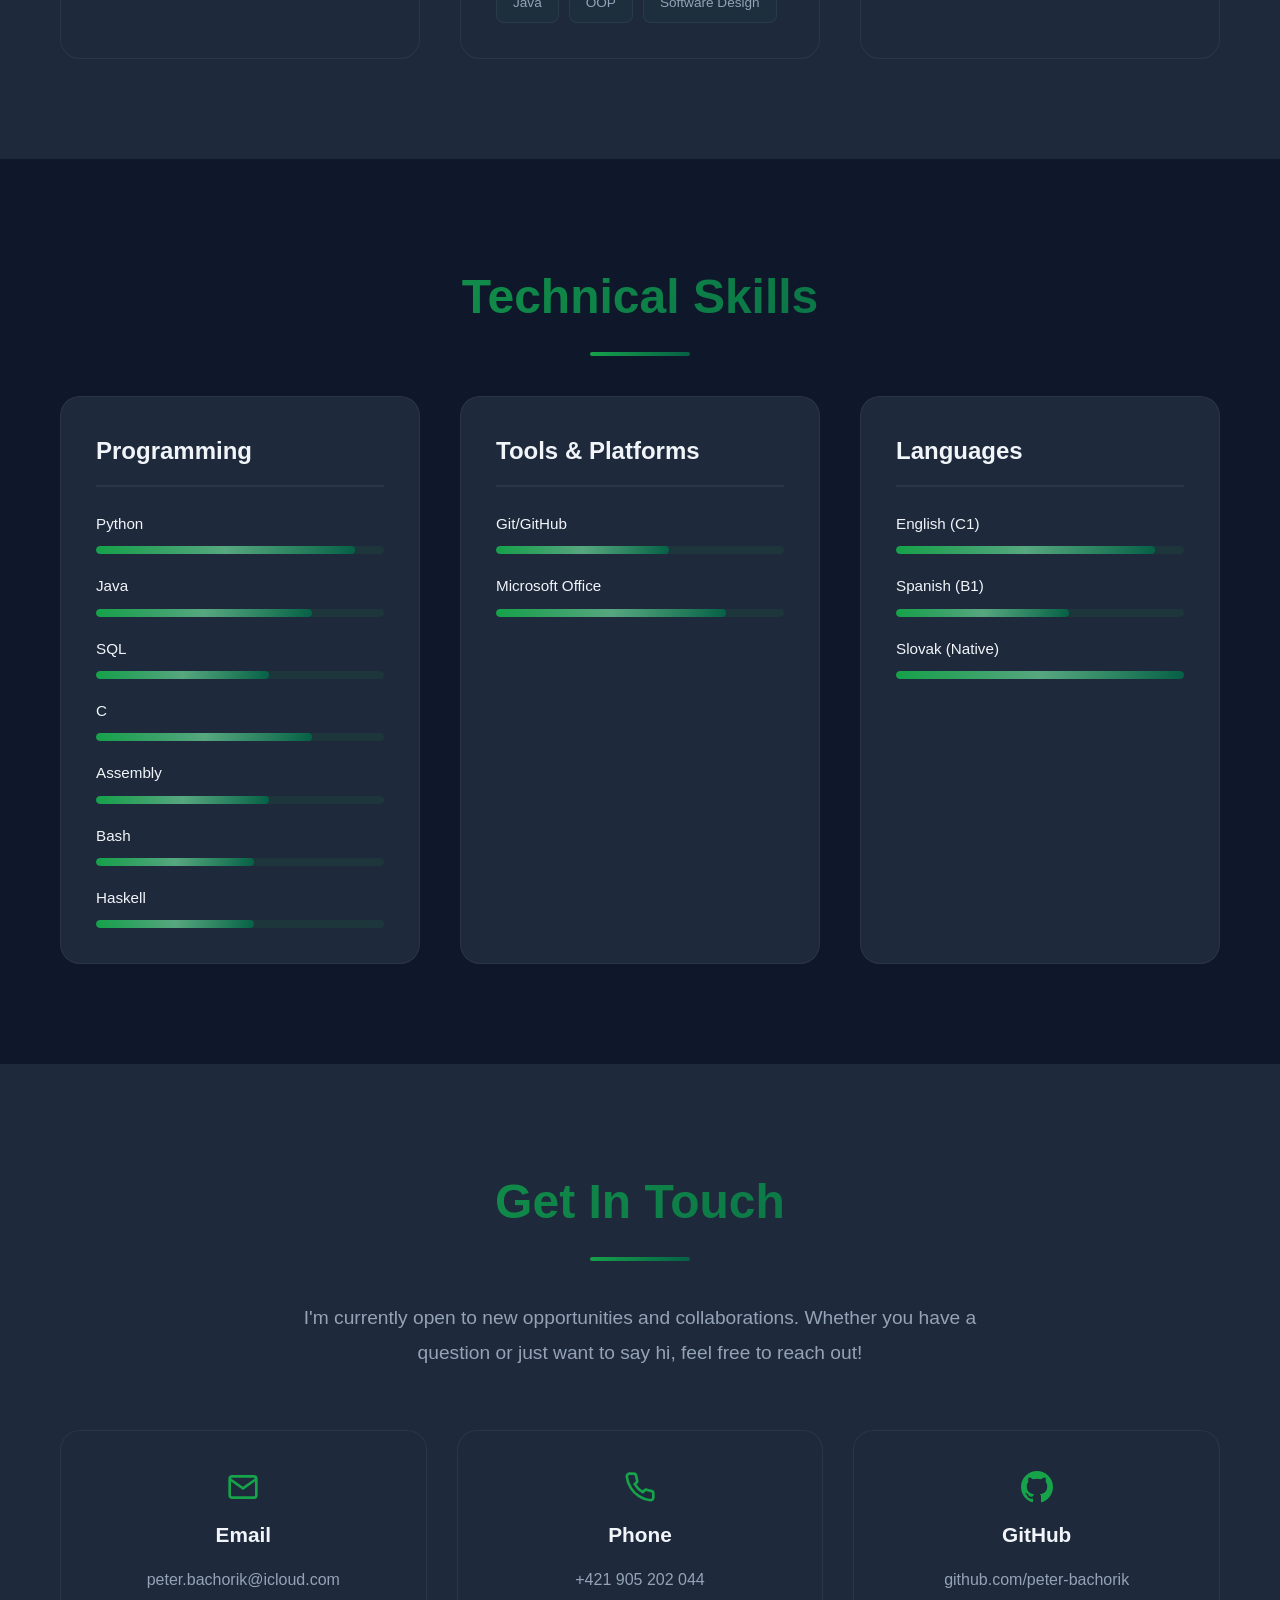
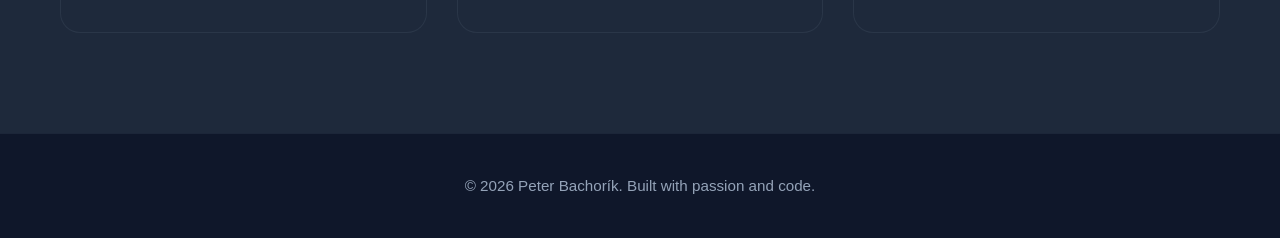
==== commit 3211953a: "Update index.html" ====
--- a/index.html
+++ b/index.html
@@ -197,11 +197,11 @@
           
           <div class="project-card">
             <div class="project-header">
-              <h3>University Website Application (Team)</h3>
+              <h3>University Gym-Assistant Website Application (Team)</h3>
               <span class="project-tag">Vibe-coding</span>
             </div>
             <p class="project-description">
-              Developed a web application with interactive features and backend logic.
+              Developed a gym-assistant web application with interactive features and backend logic.
             </p>
             <div class="project-tech">
               <span class="tech-badge">Web Dev</span>
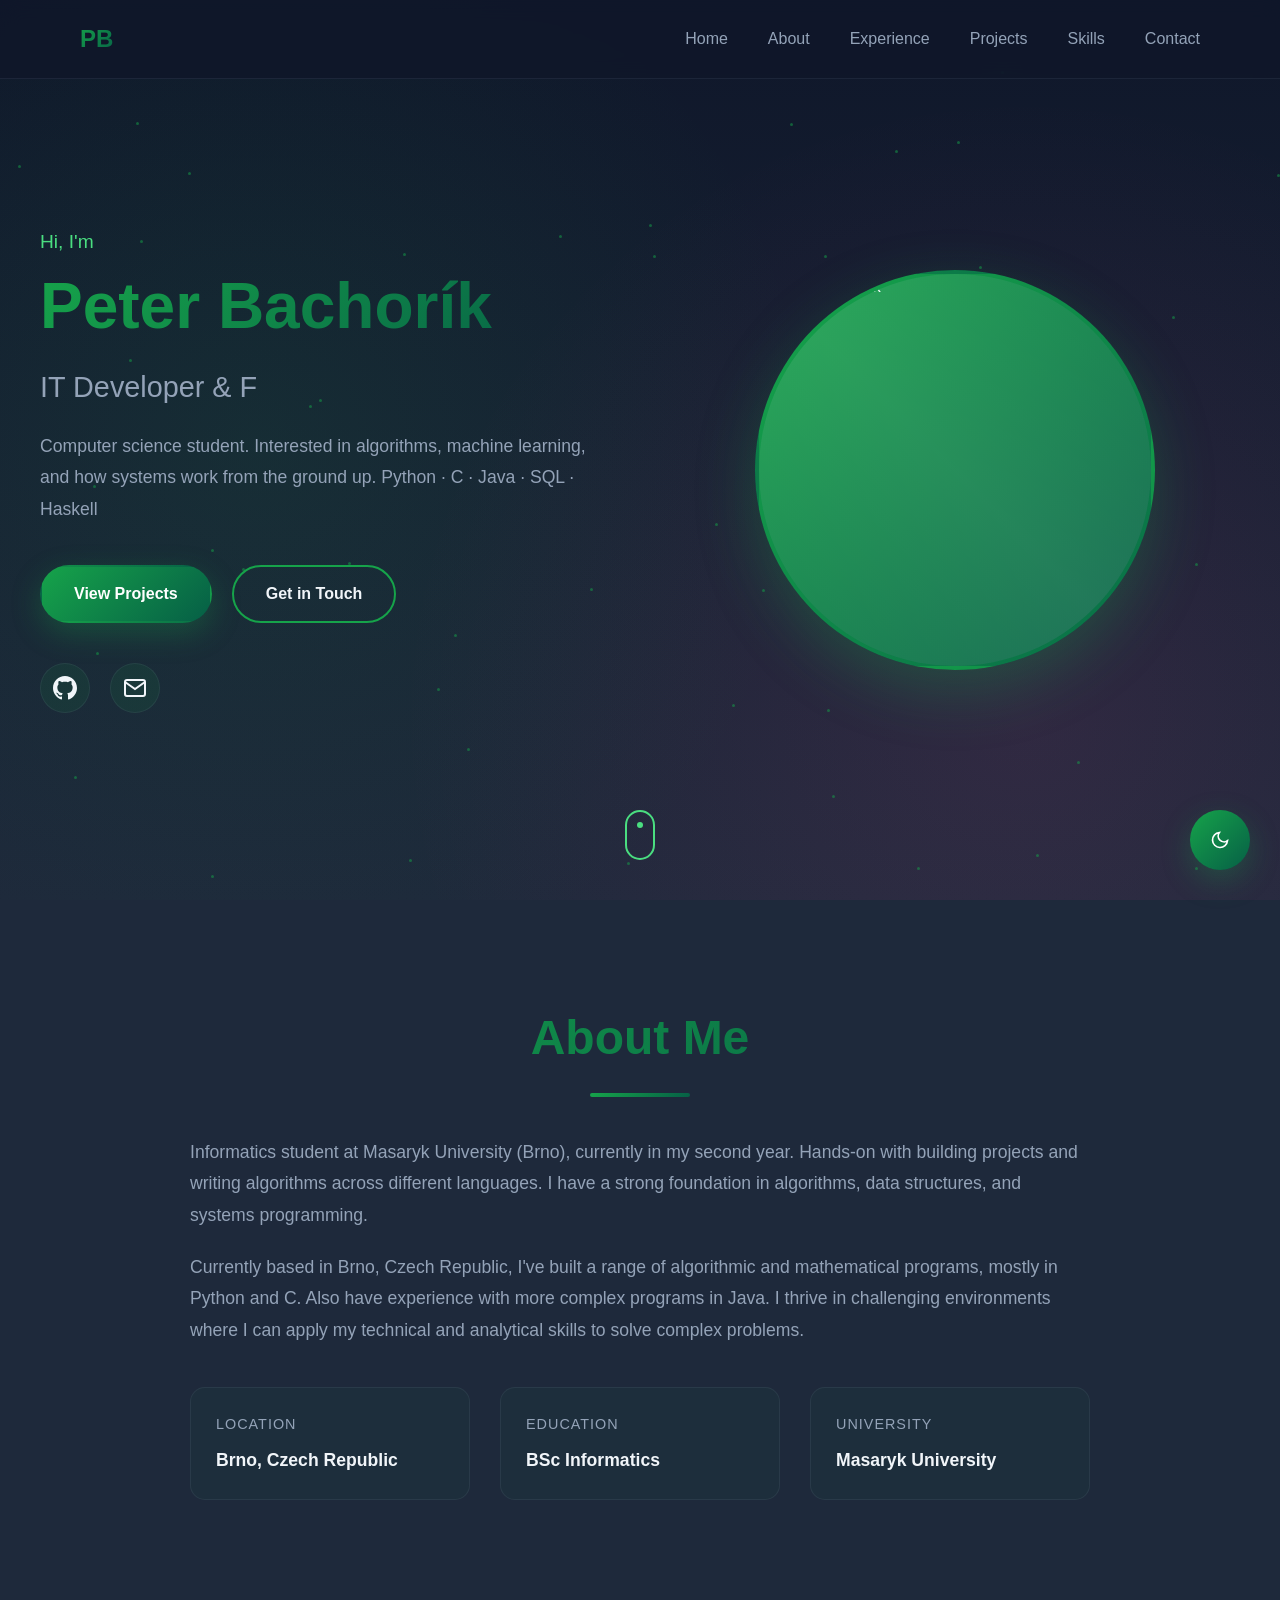
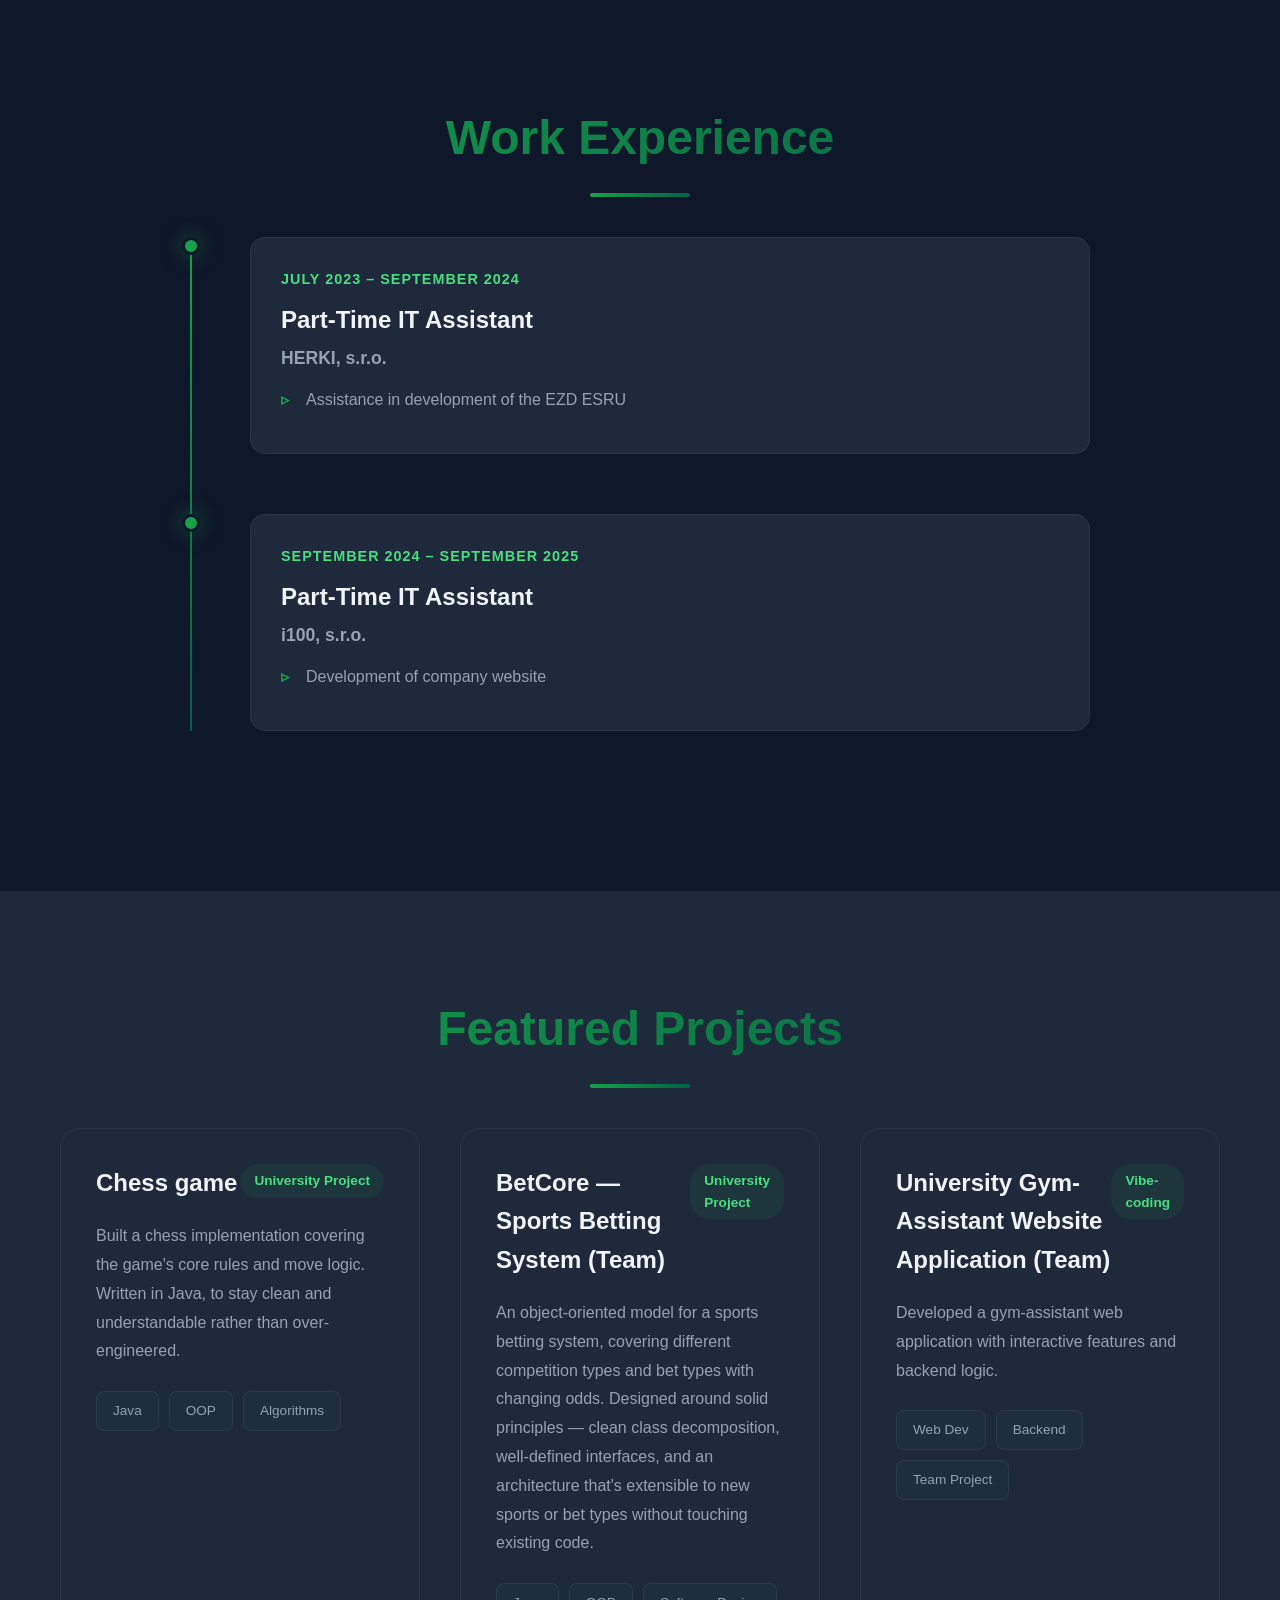
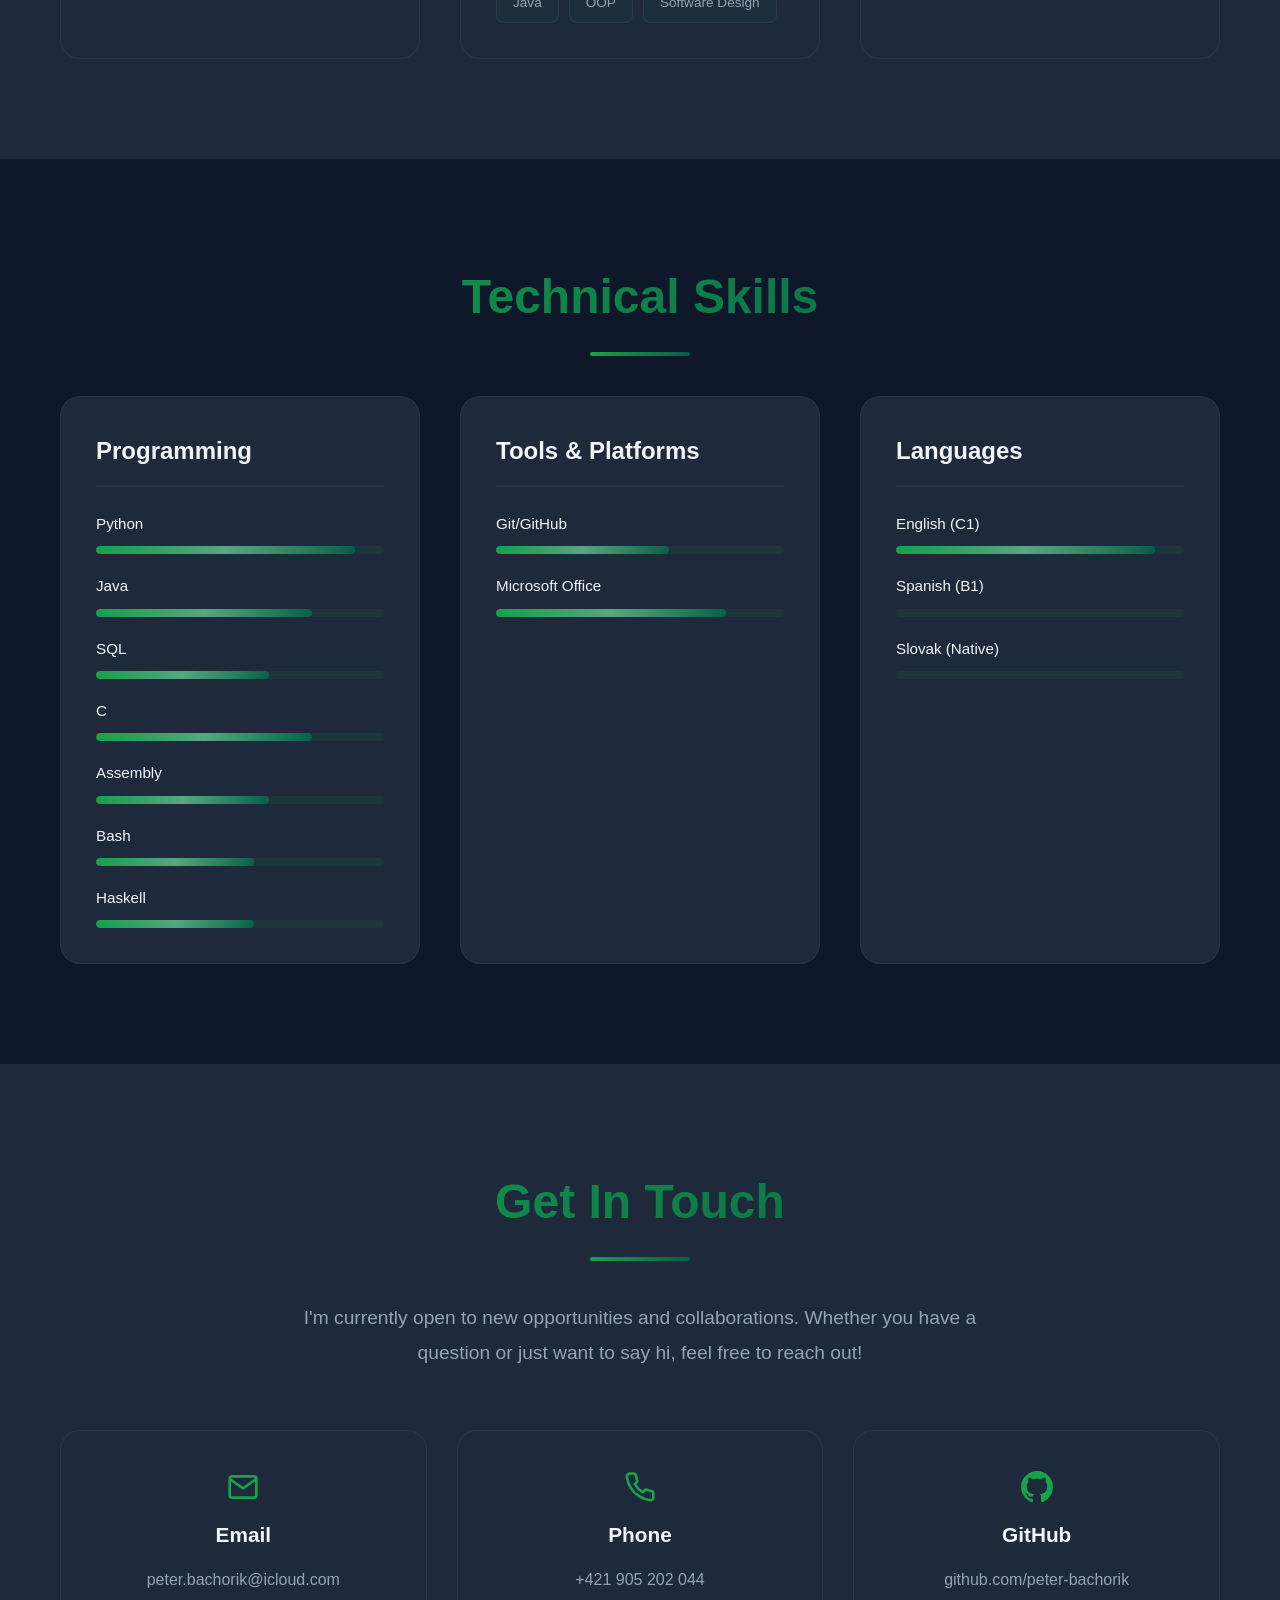
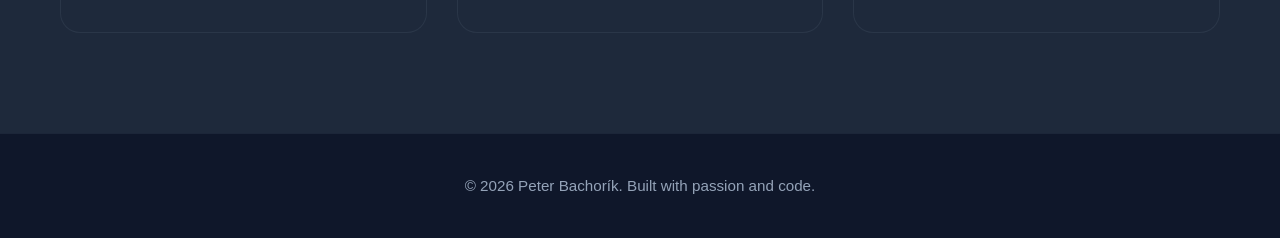
==== commit b4581689: "Update index.html" ====
--- a/index.html
+++ b/index.html
@@ -167,7 +167,7 @@
               <span class="project-tag">University Project</span>
             </div>
             <p class="project-description">
-              Built a chess implementation written in Java, covering the game's core rules and move logic. 
+              Built a chess implementation covering the game's core rules and move logic. 
               Written in Java, to stay clean and understandable rather than over-engineered.
             </p>
             <div class="project-tech">
